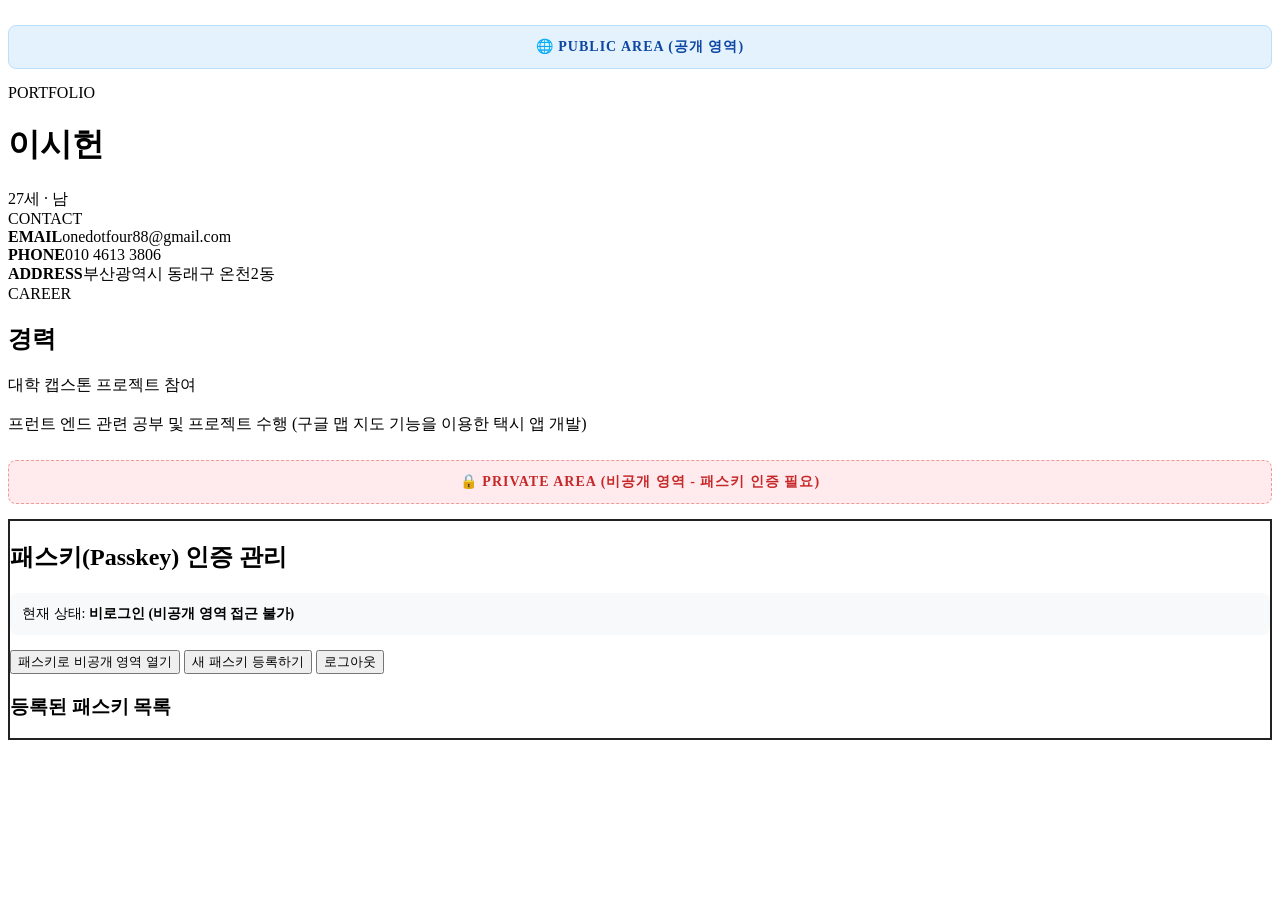
==== index.html @ e984062b "Fix file structure for Vercel deployment" ====
<!DOCTYPE html>
<html lang="ko">
<head>
    <meta charset="UTF-8">
    <meta name="viewport" content="width=device-width, initial-scale=1.0">
    <title>이시헌 - Portfolio</title>
    <link rel="stylesheet" href="style.css">
</head>
<body>
<div class="portfolio-page">
    <main class="portfolio-container">

        <!-- ===== 공개 영역 (PUBLIC SECTION) ===== -->
        <div class="boundary-label public-boundary">🌐 PUBLIC AREA (공개 영역)</div>
        
        <header class="portfolio-hero">
            <div class="hero-label">PORTFOLIO</div>
            <h1 class="profile-name">이시헌</h1>
            <div class="basic-info"><span>27세</span> · <span>남</span></div>
        </header>

        <section class="portfolio-section">
            <div class="section-label">CONTACT</div>
            <div class="contact-list">
                <div class="contact-item"><strong>EMAIL</strong><span>onedotfour88@gmail.com</span></div>
                <div class="contact-item"><strong>PHONE</strong><span>010 4613 3806</span></div>
                <div class="contact-item"><strong>ADDRESS</strong><span>부산광역시 동래구 온천2동</span></div>
            </div>
        </section>

        <section class="portfolio-section">
            <div class="section-label">CAREER</div>
            <h2>경력</h2>
            <div class="section-content">
                대학 캡스톤 프로젝트 참여 <br><br>프런트 엔드 관련 공부 및 프로젝트 수행 (구글 맵 지도 기능을 이용한 택시 앱 개발)
            </div>
        </section>

        <!-- ===== 비공개 영역 경계선 (PRIVATE BOUNDARY) ===== -->
        <div class="boundary-label private-boundary">🔒 PRIVATE AREA (비공개 영역 - 패스키 인증 필요)</div>

        <!-- 패스키 로그인 컨트롤러 -->
        <section class="portfolio-section passkey-auth-card">
            <h2>패스키(Passkey) 인증 관리</h2>
            <div id="auth-status" class="auth-status-box">현재 상태: <strong>비로그인 (비공개 영역 접근 불가)</strong></div>
            <div class="action-buttons">
                <button type="button" class="save-button" onclick="loginWithPasskey()">패스키로 비공개 영역 열기</button>
                <button type="button" class="generate-button" onclick="registerPasskey()">새 패스키 등록하기</button>
                <button type="button" class="preview-button" onclick="logoutPasskey()">로그아웃</button>
            </div>
            
            <div id="passkey-list-container" style="margin-top:20px;">
                <h3>등록된 패스키 목록</h3>
                <ul id="passkey-list" class="passkey-list"></ul>
            </div>
        </section>

        <!-- 비공개 데이터 표시 구역 (패스키 인증 시에만 렌더링) -->
        <section id="private-section" class="portfolio-section private-content-box" style="display:none;">
            <div class="section-label">PRIVATE DATA</div>
            <h2>비공개 세부 항목</h2>
            <div id="private-items-container"></div>
        </section>

    </main>
</div>
<script src="script.js"></script>
</body>
</html>
---- style.css ----
/* 공개 및 비공개 영역 경계선 시각화 */
.boundary-label {
    padding: 12px 20px;
    font-weight: bold;
    font-size: 14px;
    border-radius: 8px;
    margin: 25px 0 15px 0;
    text-align: center;
    letter-spacing: 1px;
}

.public-boundary {
    background-color: #e3f2fd;
    color: #0d47a1;
    border: 1px solid #bbdefb;
}

.private-boundary {
    background-color: #ffebee;
    color: #c62828;
    border: 1px dashed #ef9a9a;
}

.passkey-auth-card {
    border: 2px solid #222;
}

.auth-status-box {
    padding: 12px;
    background: #f8f9fa;
    border-radius: 8px;
    margin-bottom: 15px;
    font-size: 14px;
}

.passkey-list {
    list-style: none;
    padding: 0;
}

.passkey-list li {
    display: flex;
    justify-content: space-between;
    align-items: center;
    padding: 10px;
    border-bottom: 1px solid #eee;
}

.private-content-box {
    background-color: #fffde7;
    border: 1px solid #fff59d;
}
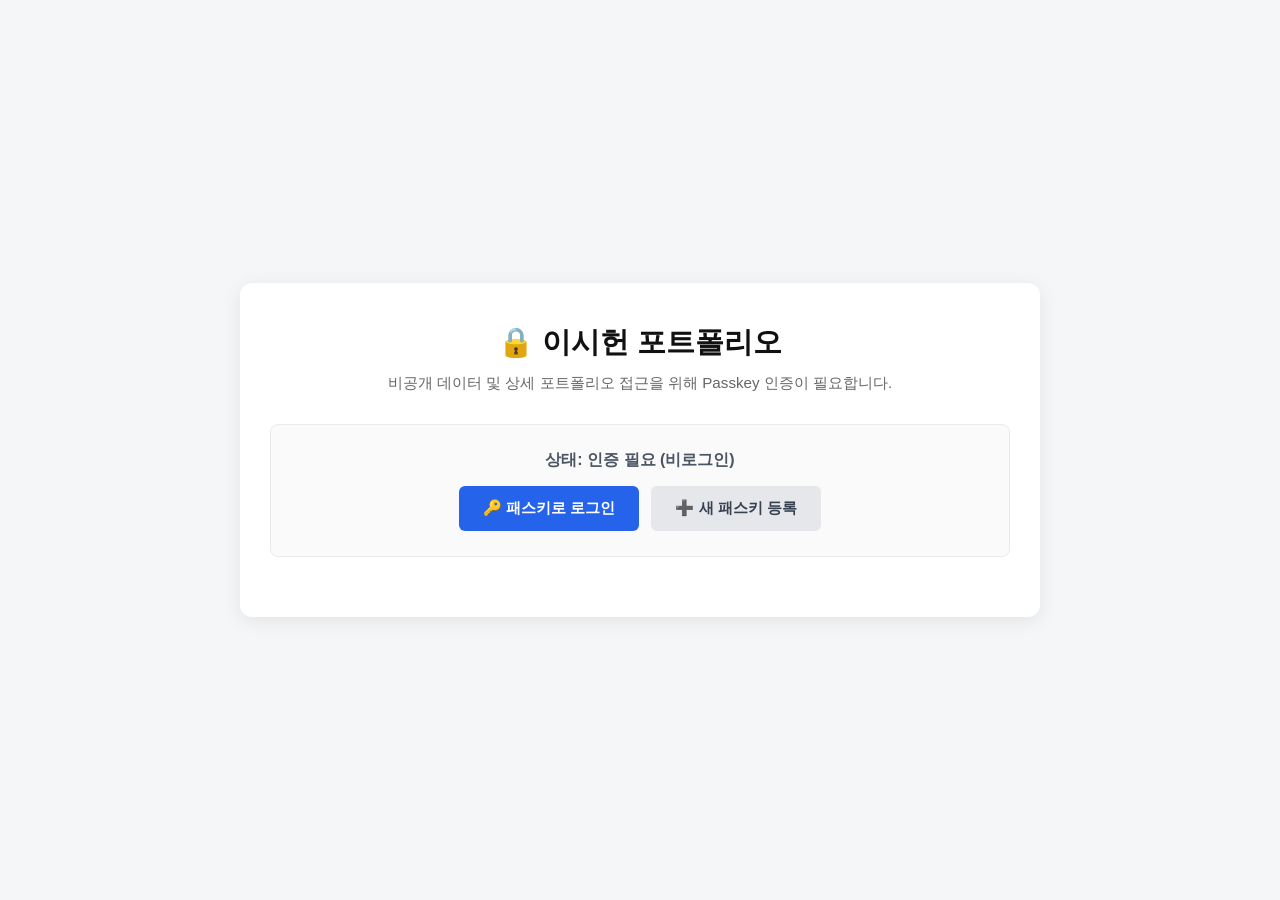
==== commit 9e545708: "Refactor UI: Clean Login Gate and Portfolio separation" ====
--- a/index.html
+++ b/index.html
@@ -3,67 +3,82 @@
 <head>
     <meta charset="UTF-8">
     <meta name="viewport" content="width=device-width, initial-scale=1.0">
-    <title>이시헌 - Portfolio</title>
-    <link rel="stylesheet" href="style.css">
+    <title>이시헌 | Passkey Auth Portfolio</title>
+    <style>
+        * { box-sizing: border-box; margin: 0; padding: 0; font-family: -apple-system, BlinkMacSystemFont, "Segoe UI", Roboto, sans-serif; }
+        body { background-color: #f4f6f8; color: #333; display: flex; justify-content: center; align-items: center; min-height: 100vh; padding: 20px; }
+        .container { width: 100%; max-width: 800px; background: #ffffff; border-radius: 12px; box-shadow: 0 4px 20px rgba(0, 0, 0, 0.08); overflow: hidden; }
+        
+        /* 로그인 게이트 화면 */
+        #login-gate { padding: 40px 30px; text-align: center; }
+        #login-gate h1 { font-size: 1.8rem; color: #111; margin-bottom: 10px; }
+        #login-gate p { color: #666; margin-bottom: 30px; font-size: 0.95rem; }
+        .auth-card { background: #fafafa; border: 1px solid #eaeaea; border-radius: 8px; padding: 25px; margin-bottom: 20px; }
+        
+        /* 버튼 스타일 */
+        .btn-group { display: flex; gap: 12px; justify-content: center; flex-wrap: wrap; margin-top: 15px; }
+        button { padding: 12px 24px; font-size: 0.95rem; font-weight: 600; border-radius: 6px; border: none; cursor: pointer; transition: all 0.2s; }
+        .btn-primary { background: #2563eb; color: #fff; }
+        .btn-primary:hover { background: #1d4ed8; }
+        .btn-secondary { background: #e5e7eb; color: #374151; }
+        .btn-secondary:hover { background: #d1d5db; }
+        .btn-danger { background: #ef4444; color: #fff; }
+        .btn-danger:hover { background: #dc2626; }
+        
+        /* 포트폴리오 본문 화면 */
+        #portfolio-content { padding: 40px; display: none; }
+        .header-bar { display: flex; justify-content: space-between; align-items: center; border-bottom: 2px solid #f3f4f6; padding-bottom: 15px; margin-bottom: 25px; }
+        .section-title { font-size: 1.3rem; color: #111; margin-top: 25px; margin-bottom: 12px; border-left: 4px solid #2563eb; padding-left: 10px; }
+        .info-grid { display: grid; grid-template-columns: repeat(auto-fit, minmax(200px, 1fr)); gap: 15px; background: #f8fafc; padding: 20px; border-radius: 8px; margin-bottom: 20px; }
+        .private-box { background: #fef2f2; border: 1px solid #fecaca; border-radius: 8px; padding: 20px; margin-top: 20px; }
+        .private-box h3 { color: #991b1b; margin-bottom: 10px; }
+        .hidden { display: none !important; }
+    </style>
 </head>
 <body>
-<div class="portfolio-page">
-    <main class="portfolio-container">
 
-        <!-- ===== 공개 영역 (PUBLIC SECTION) ===== -->
-        <div class="boundary-label public-boundary">🌐 PUBLIC AREA (공개 영역)</div>
+<div class="container">
+    <!-- 1. 진입 메인: 패스키 인증 게이트 -->
+    <div id="login-gate">
+        <h1>🔒 이시헌 포트폴리오</h1>
+        <p>비공개 데이터 및 상세 포트폴리오 접근을 위해 Passkey 인증이 필요합니다.</p>
         
-        <header class="portfolio-hero">
-            <div class="hero-label">PORTFOLIO</div>
-            <h1 class="profile-name">이시헌</h1>
-            <div class="basic-info"><span>27세</span> · <span>남</span></div>
-        </header>
+        <div class="auth-card">
+            <div id="auth-status" style="font-weight: 600; color: #4b5563; margin-bottom: 10px;">상태: 인증 필요 (비로그인)</div>
+            <div class="btn-group">
+                <button class="btn-primary" onclick="authenticatePasskey()">🔑 패스키로 로그인</button>
+                <button class="btn-secondary" onclick="registerPasskey()">➕ 새 패스키 등록</button>
+            </div>
+        </div>
+    </div>
 
-        <section class="portfolio-section">
-            <div class="section-label">CONTACT</div>
-            <div class="contact-list">
-                <div class="contact-item"><strong>EMAIL</strong><span>onedotfour88@gmail.com</span></div>
-                <div class="contact-item"><strong>PHONE</strong><span>010 4613 3806</span></div>
-                <div class="contact-item"><strong>ADDRESS</strong><span>부산광역시 동래구 온천2동</span></div>
-            </div>
-        </section>
+    <!-- 2. 인증 성공 후 노출되는 포트폴리오 본문 -->
+    <div id="portfolio-content">
+        <div class="header-bar">
+            <h2>DEVELOPER PORTFOLIO</h2>
+            <button class="btn-danger" onclick="handleLogout()">로그아웃</button>
+        </div>
 
-        <section class="portfolio-section">
-            <div class="section-label">CAREER</div>
-            <h2>경력</h2>
-            <div class="section-content">
-                대학 캡스톤 프로젝트 참여 <br><br>프런트 엔드 관련 공부 및 프로젝트 수행 (구글 맵 지도 기능을 이용한 택시 앱 개발)
-            </div>
-        </section>
+        <div class="info-grid">
+            <div><strong>이름:</strong> 이시헌</div>
+            <div><strong>나이/성별:</strong> 27세 / 남</div>
+            <div><strong>이메일:</strong> onedotfour88@gmail.com</div>
+            <div><strong>연락처:</strong> 010-4611-3907</div>
+        </div>
 
-        <!-- ===== 비공개 영역 경계선 (PRIVATE BOUNDARY) ===== -->
-        <div class="boundary-label private-boundary">🔒 PRIVATE AREA (비공개 영역 - 패스키 인증 필요)</div>
+        <div class="section-title">경력 및 프로젝트</div>
+        <ul style="padding-left: 20px; color: #4b5563; line-height: 1.8;">
+            <li>대학 캡스톤 프로젝트 참여</li>
+            <li>프론트엔드 관련 공부 및 프로젝트 수행 (구글 맵 지도 기능을 이용한 택시 앱 개발)</li>
+        </ul>
 
-        <!-- 패스키 로그인 컨트롤러 -->
-        <section class="portfolio-section passkey-auth-card">
-            <h2>패스키(Passkey) 인증 관리</h2>
-            <div id="auth-status" class="auth-status-box">현재 상태: <strong>비로그인 (비공개 영역 접근 불가)</strong></div>
-            <div class="action-buttons">
-                <button type="button" class="save-button" onclick="loginWithPasskey()">패스키로 비공개 영역 열기</button>
-                <button type="button" class="generate-button" onclick="registerPasskey()">새 패스키 등록하기</button>
-                <button type="button" class="preview-button" onclick="logoutPasskey()">로그아웃</button>
-            </div>
-            
-            <div id="passkey-list-container" style="margin-top:20px;">
-                <h3>등록된 패스키 목록</h3>
-                <ul id="passkey-list" class="passkey-list"></ul>
-            </div>
-        </section>
+        <div class="private-box">
+            <h3>🔐 PRIVATE DATA (인증된 사용자 전용)</h3>
+            <div id="private-items-list">데이터를 불러오는 중...</div>
+        </div>
+    </div>
+</div>
 
-        <!-- 비공개 데이터 표시 구역 (패스키 인증 시에만 렌더링) -->
-        <section id="private-section" class="portfolio-section private-content-box" style="display:none;">
-            <div class="section-label">PRIVATE DATA</div>
-            <h2>비공개 세부 항목</h2>
-            <div id="private-items-container"></div>
-        </section>
-
-    </main>
-</div>
-<script src="script.js"></script>
+<script src="./script.js"></script>
 </body>
 </html>
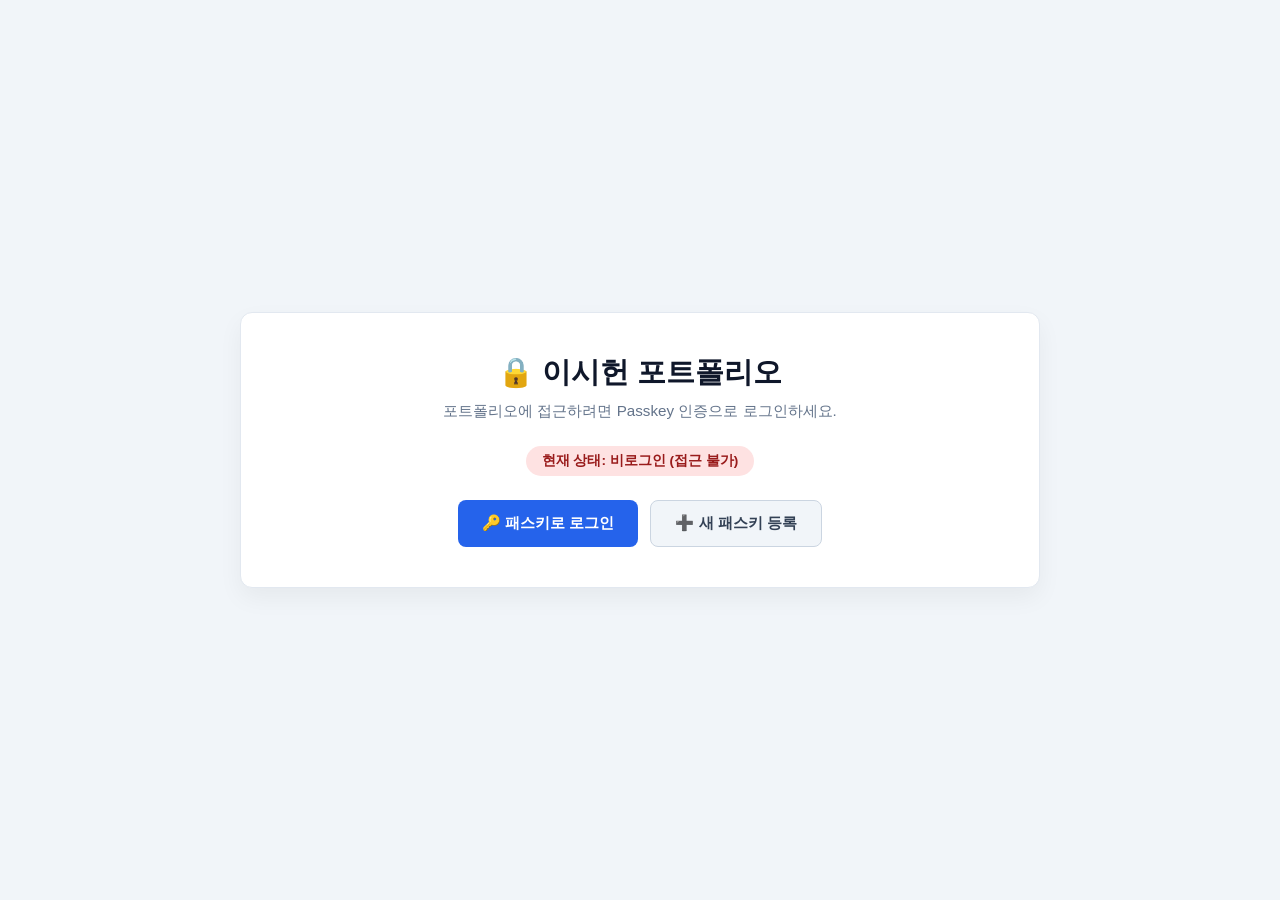
==== commit 7450ff24: "Fix UI: Show login gate first before showing portfolio" ====
--- a/index.html
+++ b/index.html
@@ -3,78 +3,80 @@
 <head>
     <meta charset="UTF-8">
     <meta name="viewport" content="width=device-width, initial-scale=1.0">
-    <title>이시헌 | Passkey Auth Portfolio</title>
+    <title>이시헌 | Passkey Portfolio</title>
     <style>
         * { box-sizing: border-box; margin: 0; padding: 0; font-family: -apple-system, BlinkMacSystemFont, "Segoe UI", Roboto, sans-serif; }
-        body { background-color: #f4f6f8; color: #333; display: flex; justify-content: center; align-items: center; min-height: 100vh; padding: 20px; }
-        .container { width: 100%; max-width: 800px; background: #ffffff; border-radius: 12px; box-shadow: 0 4px 20px rgba(0, 0, 0, 0.08); overflow: hidden; }
+        body { background-color: #f1f5f9; color: #1e293b; min-height: 100vh; display: flex; justify-content: center; align-items: center; padding: 20px; }
+        .wrapper { width: 100%; max-width: 800px; }
+
+        /* [1] 로그인 게이트 (초기 진입 시 이것만 보임) */
+        #login-gate { background: #ffffff; padding: 40px; border-radius: 12px; box-shadow: 0 10px 25px rgba(0, 0, 0, 0.05); text-align: center; border: 1px solid #e2e8f0; }
+        #login-gate h1 { font-size: 1.8rem; color: #0f172a; margin-bottom: 8px; }
+        #login-gate p { color: #64748b; font-size: 0.95rem; margin-bottom: 24px; }
         
-        /* 로그인 게이트 화면 */
-        #login-gate { padding: 40px 30px; text-align: center; }
-        #login-gate h1 { font-size: 1.8rem; color: #111; margin-bottom: 10px; }
-        #login-gate p { color: #666; margin-bottom: 30px; font-size: 0.95rem; }
-        .auth-card { background: #fafafa; border: 1px solid #eaeaea; border-radius: 8px; padding: 25px; margin-bottom: 20px; }
+        .status-badge { display: inline-block; background: #fee2e2; color: #991b1b; padding: 6px 16px; border-radius: 20px; font-weight: 600; font-size: 0.85rem; margin-bottom: 24px; }
         
-        /* 버튼 스타일 */
-        .btn-group { display: flex; gap: 12px; justify-content: center; flex-wrap: wrap; margin-top: 15px; }
-        button { padding: 12px 24px; font-size: 0.95rem; font-weight: 600; border-radius: 6px; border: none; cursor: pointer; transition: all 0.2s; }
-        .btn-primary { background: #2563eb; color: #fff; }
+        .btn-group { display: flex; gap: 12px; justify-content: center; }
+        button { padding: 12px 24px; font-size: 0.95rem; font-weight: 600; border-radius: 8px; border: none; cursor: pointer; transition: all 0.2s; }
+        .btn-primary { background: #2563eb; color: #ffffff; }
         .btn-primary:hover { background: #1d4ed8; }
-        .btn-secondary { background: #e5e7eb; color: #374151; }
-        .btn-secondary:hover { background: #d1d5db; }
-        .btn-danger { background: #ef4444; color: #fff; }
-        .btn-danger:hover { background: #dc2626; }
-        
-        /* 포트폴리오 본문 화면 */
-        #portfolio-content { padding: 40px; display: none; }
-        .header-bar { display: flex; justify-content: space-between; align-items: center; border-bottom: 2px solid #f3f4f6; padding-bottom: 15px; margin-bottom: 25px; }
-        .section-title { font-size: 1.3rem; color: #111; margin-top: 25px; margin-bottom: 12px; border-left: 4px solid #2563eb; padding-left: 10px; }
-        .info-grid { display: grid; grid-template-columns: repeat(auto-fit, minmax(200px, 1fr)); gap: 15px; background: #f8fafc; padding: 20px; border-radius: 8px; margin-bottom: 20px; }
-        .private-box { background: #fef2f2; border: 1px solid #fecaca; border-radius: 8px; padding: 20px; margin-top: 20px; }
-        .private-box h3 { color: #991b1b; margin-bottom: 10px; }
-        .hidden { display: none !important; }
+        .btn-secondary { background: #f1f5f9; color: #334155; border: 1px solid #cbd5e1; }
+        .btn-secondary:hover { background: #e2e8f0; }
+        .btn-logout { background: #ef4444; color: #ffffff; }
+        .btn-logout:hover { background: #dc2626; }
+
+        /* [2] 포트폴리오 본문 (초기에는 숨김) */
+        #portfolio-content { display: none; background: #ffffff; padding: 40px; border-radius: 12px; box-shadow: 0 10px 25px rgba(0, 0, 0, 0.05); border: 1px solid #e2e8f0; }
+        .top-bar { display: flex; justify-content: space-between; align-items: center; border-bottom: 2px solid #f1f5f9; padding-bottom: 16px; margin-bottom: 24px; }
+        .section-box { background: #f8fafc; border: 1px solid #e2e8f0; padding: 20px; border-radius: 8px; margin-bottom: 20px; }
+        .section-title { font-size: 1.1rem; font-weight: 700; color: #0f172a; margin-bottom: 12px; border-left: 4px solid #2563eb; padding-left: 10px; }
+        .private-box { background: #f0fdf4; border: 1px solid #bbf7d0; padding: 20px; border-radius: 8px; }
+        .private-title { color: #166534; font-weight: 700; margin-bottom: 8px; }
     </style>
 </head>
 <body>
 
-<div class="container">
-    <!-- 1. 진입 메인: 패스키 인증 게이트 -->
+<div class="wrapper">
+    <!-- [1] 첫 진입 화면: 패스키 로그인 전용 Gate -->
     <div id="login-gate">
         <h1>🔒 이시헌 포트폴리오</h1>
-        <p>비공개 데이터 및 상세 포트폴리오 접근을 위해 Passkey 인증이 필요합니다.</p>
+        <p>포트폴리오에 접근하려면 Passkey 인증으로 로그인하세요.</p>
         
-        <div class="auth-card">
-            <div id="auth-status" style="font-weight: 600; color: #4b5563; margin-bottom: 10px;">상태: 인증 필요 (비로그인)</div>
-            <div class="btn-group">
-                <button class="btn-primary" onclick="authenticatePasskey()">🔑 패스키로 로그인</button>
-                <button class="btn-secondary" onclick="registerPasskey()">➕ 새 패스키 등록</button>
-            </div>
+        <div id="auth-status" class="status-badge">현재 상태: 비로그인 (접근 불가)</div>
+        
+        <div class="btn-group">
+            <button class="btn-primary" onclick="authenticatePasskey()">🔑 패스키로 로그인</button>
+            <button class="btn-secondary" onclick="registerPasskey()">➕ 새 패스키 등록</button>
         </div>
     </div>
 
-    <!-- 2. 인증 성공 후 노출되는 포트폴리오 본문 -->
+    <!-- [2] 로그인 성공 시에만 열리는 포트폴리오 메인 화면 -->
     <div id="portfolio-content">
-        <div class="header-bar">
+        <div class="top-bar">
             <h2>DEVELOPER PORTFOLIO</h2>
-            <button class="btn-danger" onclick="handleLogout()">로그아웃</button>
+            <button class="btn-logout" onclick="handleLogout()">로그아웃</button>
         </div>
 
-        <div class="info-grid">
-            <div><strong>이름:</strong> 이시헌</div>
-            <div><strong>나이/성별:</strong> 27세 / 남</div>
-            <div><strong>이메일:</strong> onedotfour88@gmail.com</div>
-            <div><strong>연락처:</strong> 010-4611-3907</div>
+        <div class="section-title">인적 사항</div>
+        <div class="section-box">
+            <p style="margin-bottom:6px;"><strong>이름:</strong> 이시헌 (27세 / 남)</p>
+            <p style="margin-bottom:6px;"><strong>이메일:</strong> onedotfour88@gmail.com</p>
+            <p style="margin-bottom:6px;"><strong>연락처:</strong> 010-4611-3907</p>
+            <p><strong>주소:</strong> 부산광역시 동래구 온천2동</p>
         </div>
 
         <div class="section-title">경력 및 프로젝트</div>
-        <ul style="padding-left: 20px; color: #4b5563; line-height: 1.8;">
-            <li>대학 캡스톤 프로젝트 참여</li>
-            <li>프론트엔드 관련 공부 및 프로젝트 수행 (구글 맵 지도 기능을 이용한 택시 앱 개발)</li>
-        </ul>
+        <div class="section-box">
+            <ul style="padding-left: 20px; line-height: 1.8;">
+                <li>대학 캡스톤 프로젝트 참여</li>
+                <li>프론트 엔드 관련 공부 및 프로젝트 수행 (구글 맵 지도 기능을 이용한 택시 앱 개발)</li>
+            </ul>
+        </div>
 
+        <div class="section-title">비공개 데이터 (인증 성공)</div>
         <div class="private-box">
-            <h3>🔐 PRIVATE DATA (인증된 사용자 전용)</h3>
-            <div id="private-items-list">데이터를 불러오는 중...</div>
+            <div class="private-title">🔐 PRIVATE DATA</div>
+            <div id="private-items-list">데이터 로딩 중...</div>
         </div>
     </div>
 </div>
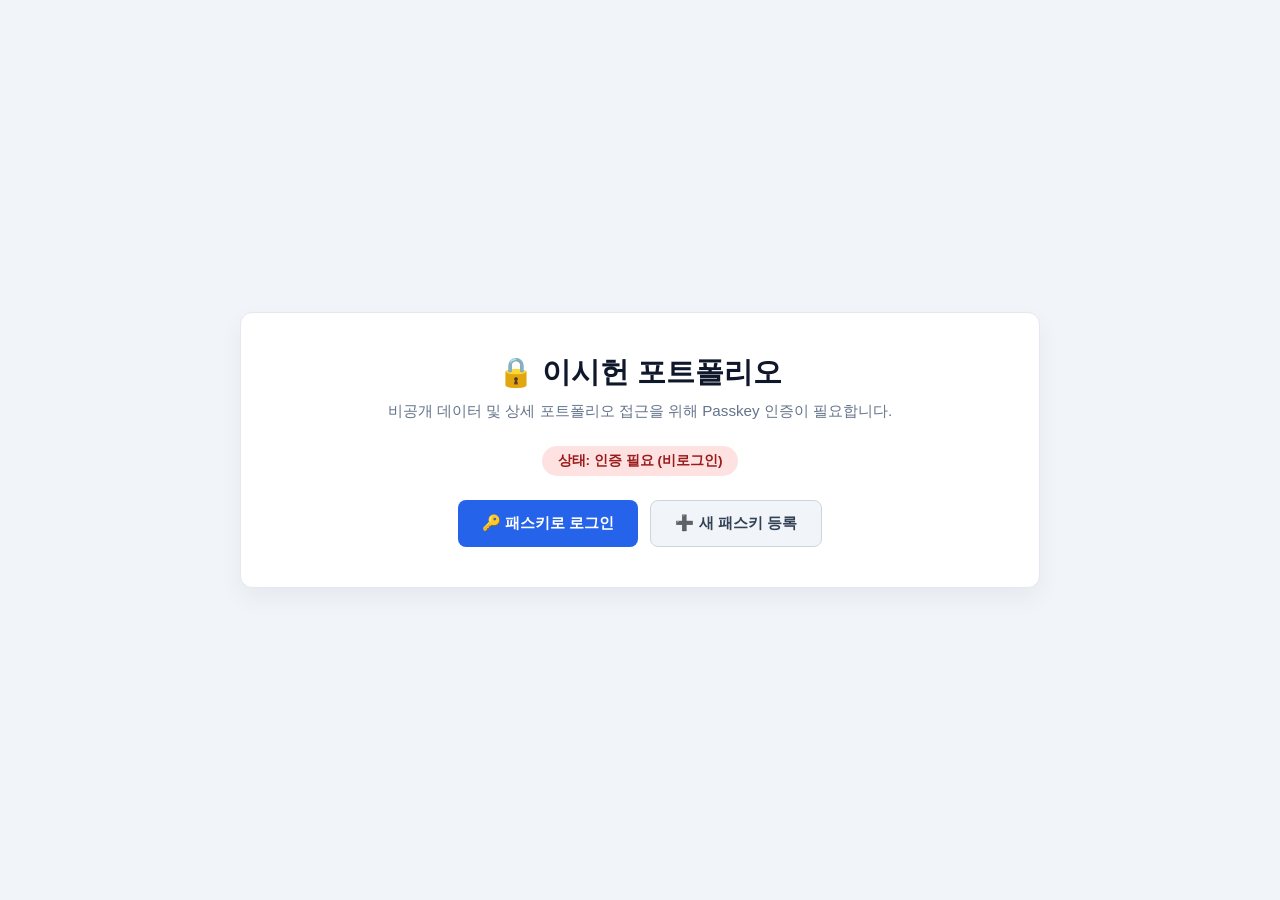
==== commit 1f1aa08f: "Inline JS script inside index.html to fix button click issue" ====
--- a/index.html
+++ b/index.html
@@ -9,7 +9,7 @@
         body { background-color: #f1f5f9; color: #1e293b; min-height: 100vh; display: flex; justify-content: center; align-items: center; padding: 20px; }
         .wrapper { width: 100%; max-width: 800px; }
 
-        /* [1] 로그인 게이트 (초기 진입 시 이것만 보임) */
+        /* [1] 로그인 게이트 (초기 진입 화면) */
         #login-gate { background: #ffffff; padding: 40px; border-radius: 12px; box-shadow: 0 10px 25px rgba(0, 0, 0, 0.05); text-align: center; border: 1px solid #e2e8f0; }
         #login-gate h1 { font-size: 1.8rem; color: #0f172a; margin-bottom: 8px; }
         #login-gate p { color: #64748b; font-size: 0.95rem; margin-bottom: 24px; }
@@ -25,7 +25,7 @@
         .btn-logout { background: #ef4444; color: #ffffff; }
         .btn-logout:hover { background: #dc2626; }
 
-        /* [2] 포트폴리오 본문 (초기에는 숨김) */
+        /* [2] 포트폴리오 본문 (로그인 후 노출) */
         #portfolio-content { display: none; background: #ffffff; padding: 40px; border-radius: 12px; box-shadow: 0 10px 25px rgba(0, 0, 0, 0.05); border: 1px solid #e2e8f0; }
         .top-bar { display: flex; justify-content: space-between; align-items: center; border-bottom: 2px solid #f1f5f9; padding-bottom: 16px; margin-bottom: 24px; }
         .section-box { background: #f8fafc; border: 1px solid #e2e8f0; padding: 20px; border-radius: 8px; margin-bottom: 20px; }
@@ -37,12 +37,12 @@
 <body>
 
 <div class="wrapper">
-    <!-- [1] 첫 진입 화면: 패스키 로그인 전용 Gate -->
+    <!-- 로그인 게이트 -->
     <div id="login-gate">
         <h1>🔒 이시헌 포트폴리오</h1>
-        <p>포트폴리오에 접근하려면 Passkey 인증으로 로그인하세요.</p>
-        
-        <div id="auth-status" class="status-badge">현재 상태: 비로그인 (접근 불가)</div>
+        <p>비공개 데이터 및 상세 포트폴리오 접근을 위해 Passkey 인증이 필요합니다.</p>
+        
+        <div id="auth-status" class="status-badge">상태: 인증 필요 (비로그인)</div>
         
         <div class="btn-group">
             <button class="btn-primary" onclick="authenticatePasskey()">🔑 패스키로 로그인</button>
@@ -50,7 +50,7 @@
         </div>
     </div>
 
-    <!-- [2] 로그인 성공 시에만 열리는 포트폴리오 메인 화면 -->
+    <!-- 포트폴리오 본문 -->
     <div id="portfolio-content">
         <div class="top-bar">
             <h2>DEVELOPER PORTFOLIO</h2>
@@ -81,6 +81,124 @@
     </div>
 </div>
 
-<script src="./script.js"></script>
+<script>
+    // Base64URL 변환 유틸리티
+    function bufferDecode(value) {
+        return Uint8Array.from(atob(value.replace(/-/g, '+').replace(/_/g, '/')), c => c.charCodeAt(0));
+    }
+
+    function bufferEncode(value) {
+        return btoa(String.fromCharCode(...new Uint8Array(value)))
+            .replace(/\+/g, "-").replace(/\//g, "_").replace(/=/g, "");
+    }
+
+    // 패스키 로그인
+    async function authenticatePasskey() {
+        try {
+            const beginRes = await fetch('/api/authenticate/begin', { method: 'POST' });
+            if (!beginRes.ok) {
+                const errData = await beginRes.json();
+                alert('로그인 시작 오류: ' + (errData.error || '등록된 패스키가 없습니다. 먼저 등록해주세요.'));
+                return;
+            }
+            
+            const options = await beginRes.json();
+            options.challenge = bufferDecode(options.challenge);
+            if (options.allowCredentials) {
+                options.allowCredentials.forEach(c => c.id = bufferDecode(c.id));
+            }
+
+            const cred = await navigator.credentials.get({ publicKey: options });
+            const authData = {
+                id: cred.id,
+                rawId: bufferEncode(cred.rawId),
+                type: cred.type,
+                response: {
+                    authenticatorData: bufferEncode(cred.response.authenticatorData),
+                    clientDataJSON: bufferEncode(cred.response.clientDataJSON),
+                    signature: bufferEncode(cred.response.signature),
+                    userHandle: cred.response.userHandle ? bufferEncode(cred.response.userHandle) : null
+                }
+            };
+
+            const completeRes = await fetch('/api/authenticate/complete', {
+                method: 'POST',
+                headers: { 'Content-Type': 'application/json' },
+                body: JSON.stringify(authData)
+            });
+
+            const result = await completeRes.json();
+            if (result.status === 'OK') {
+                loadPortfolio();
+            } else {
+                alert('인증 실패: ' + result.error);
+            }
+        } catch (err) {
+            alert('패스키 로그인 진행 중 오류 발생: ' + err.message);
+        }
+    }
+
+    // 패스키 등록
+    async function registerPasskey() {
+        try {
+            const beginRes = await fetch('/api/register/begin', { method: 'POST' });
+            if (!beginRes.ok) {
+                alert('등록 초기화 실패');
+                return;
+            }
+
+            const options = await beginRes.json();
+            options.challenge = bufferDecode(options.challenge);
+            options.user.id = bufferDecode(options.user.id);
+
+            const cred = await navigator.credentials.create({ publicKey: options });
+            const regData = {
+                id: cred.id,
+                rawId: bufferEncode(cred.rawId),
+                type: cred.type,
+                response: {
+                    attestationObject: bufferEncode(cred.response.attestationObject),
+                    clientDataJSON: bufferEncode(cred.response.clientDataJSON)
+                }
+            };
+
+            const completeRes = await fetch('/api/register/complete', {
+                method: 'POST',
+                headers: { 'Content-Type': 'application/json' },
+                body: JSON.stringify(regData)
+            });
+
+            const result = await completeRes.json();
+            if (result.status === 'OK') {
+                alert('패스키 등록에 성공했습니다! 포트폴리오로 진입합니다.');
+                loadPortfolio();
+            } else {
+                alert('등록 완료 실패: ' + result.error);
+            }
+        } catch (err) {
+            alert('패스키 등록 진행 중 오류 발생: ' + err.message);
+        }
+    }
+
+    // 포트폴리오 화면 전환 및 데이터 응답
+    async function loadPortfolio() {
+        document.getElementById('login-gate').style.display = 'none';
+        document.getElementById('portfolio-content').style.display = 'block';
+
+        const res = await fetch('/api/private-data');
+        if (res.ok) {
+            const data = await res.json();
+            const listHtml = data.items.map(item => `<div style="margin-bottom:8px;"><strong>${item.title}:</strong> ${item.content}</div>`).join('');
+            document.getElementById('private-items-list').innerHTML = listHtml;
+        }
+    }
+
+    // 로그아웃
+    async function handleLogout() {
+        await fetch('/api/logout', { method: 'POST' });
+        document.getElementById('portfolio-content').style.display = 'none';
+        document.getElementById('login-gate').style.display = 'block';
+    }
+</script>
 </body>
 </html>
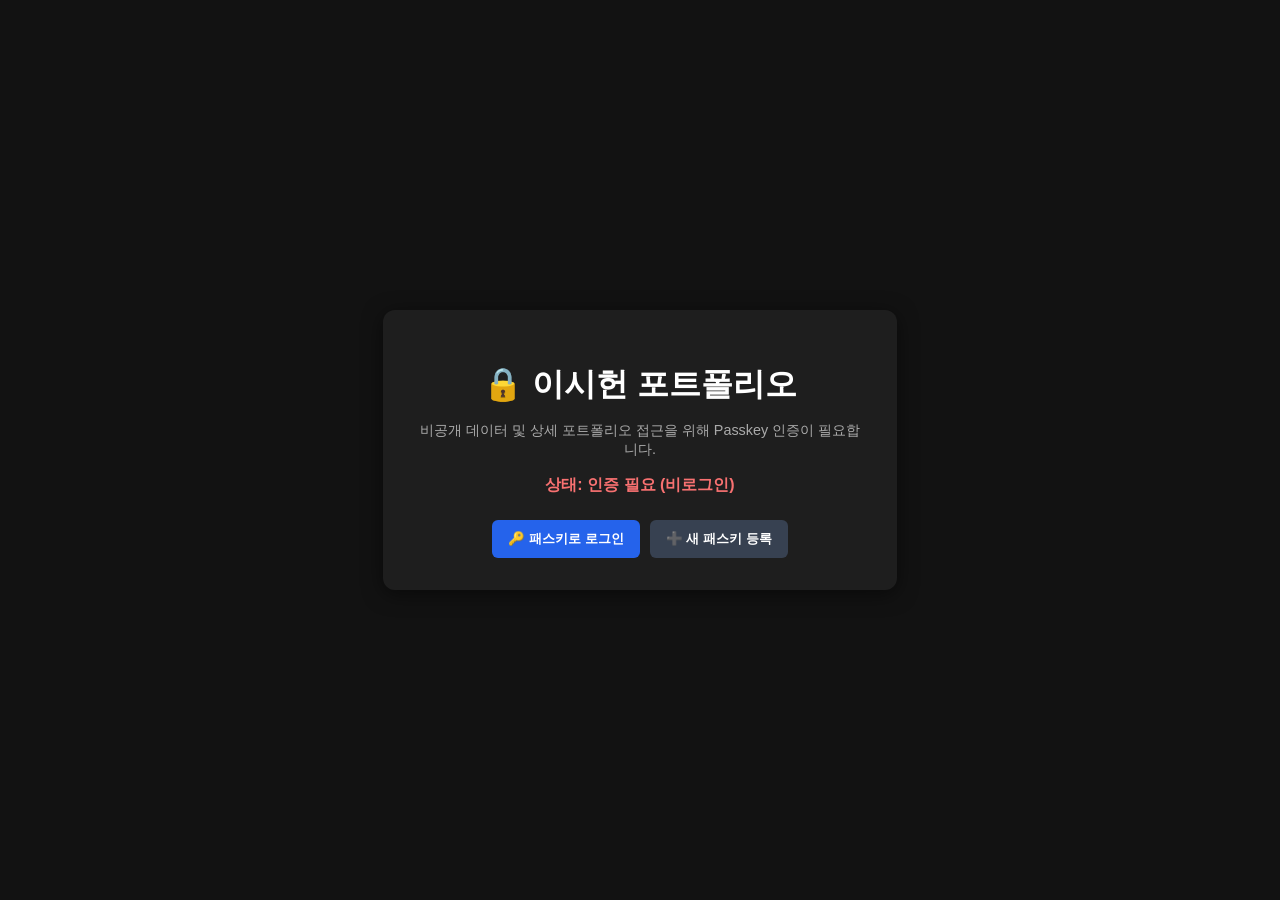
==== commit e75f84af: "Update full code for app.py and index.html" ====
--- a/index.html
+++ b/index.html
@@ -3,86 +3,40 @@
 <head>
     <meta charset="UTF-8">
     <meta name="viewport" content="width=device-width, initial-scale=1.0">
-    <title>이시헌 | Passkey Portfolio</title>
+    <title>이시헌 포트폴리오</title>
     <style>
-        * { box-sizing: border-box; margin: 0; padding: 0; font-family: -apple-system, BlinkMacSystemFont, "Segoe UI", Roboto, sans-serif; }
-        body { background-color: #f1f5f9; color: #1e293b; min-height: 100vh; display: flex; justify-content: center; align-items: center; padding: 20px; }
-        .wrapper { width: 100%; max-width: 800px; }
-
-        /* [1] 로그인 게이트 (초기 진입 화면) */
-        #login-gate { background: #ffffff; padding: 40px; border-radius: 12px; box-shadow: 0 10px 25px rgba(0, 0, 0, 0.05); text-align: center; border: 1px solid #e2e8f0; }
-        #login-gate h1 { font-size: 1.8rem; color: #0f172a; margin-bottom: 8px; }
-        #login-gate p { color: #64748b; font-size: 0.95rem; margin-bottom: 24px; }
-        
-        .status-badge { display: inline-block; background: #fee2e2; color: #991b1b; padding: 6px 16px; border-radius: 20px; font-weight: 600; font-size: 0.85rem; margin-bottom: 24px; }
-        
-        .btn-group { display: flex; gap: 12px; justify-content: center; }
-        button { padding: 12px 24px; font-size: 0.95rem; font-weight: 600; border-radius: 8px; border: none; cursor: pointer; transition: all 0.2s; }
-        .btn-primary { background: #2563eb; color: #ffffff; }
-        .btn-primary:hover { background: #1d4ed8; }
-        .btn-secondary { background: #f1f5f9; color: #334155; border: 1px solid #cbd5e1; }
-        .btn-secondary:hover { background: #e2e8f0; }
-        .btn-logout { background: #ef4444; color: #ffffff; }
-        .btn-logout:hover { background: #dc2626; }
-
-        /* [2] 포트폴리오 본문 (로그인 후 노출) */
-        #portfolio-content { display: none; background: #ffffff; padding: 40px; border-radius: 12px; box-shadow: 0 10px 25px rgba(0, 0, 0, 0.05); border: 1px solid #e2e8f0; }
-        .top-bar { display: flex; justify-content: space-between; align-items: center; border-bottom: 2px solid #f1f5f9; padding-bottom: 16px; margin-bottom: 24px; }
-        .section-box { background: #f8fafc; border: 1px solid #e2e8f0; padding: 20px; border-radius: 8px; margin-bottom: 20px; }
-        .section-title { font-size: 1.1rem; font-weight: 700; color: #0f172a; margin-bottom: 12px; border-left: 4px solid #2563eb; padding-left: 10px; }
-        .private-box { background: #f0fdf4; border: 1px solid #bbf7d0; padding: 20px; border-radius: 8px; }
-        .private-title { color: #166534; font-weight: 700; margin-bottom: 8px; }
+        body { font-family: sans-serif; background: #121212; color: #fff; display: flex; justify-content: center; align-items: center; min-height: 100vh; margin: 0; }
+        .card { background: #1e1e1e; padding: 2rem; border-radius: 12px; width: 100%; max-width: 450px; text-align: center; box-shadow: 0 4px 20px rgba(0,0,0,0.5); }
+        h1 { margin-bottom: 0.5rem; }
+        p { color: #aaa; font-size: 0.9rem; }
+        .btn-group { display: flex; gap: 10px; justify-content: center; margin-top: 1.5rem; }
+        button { padding: 10px 16px; border: none; border-radius: 6px; font-weight: bold; cursor: pointer; transition: 0.2s; }
+        .btn-primary { background: #2563eb; color: white; }
+        .btn-secondary { background: #374151; color: white; }
+        .status { margin-top: 1rem; font-weight: bold; color: #f87171; }
+        .content-area { margin-top: 1.5rem; text-align: left; background: #2a2a2a; padding: 1rem; border-radius: 8px; display: none; }
+        .item { margin-bottom: 1rem; border-bottom: 1px solid #3d3d3d; padding-bottom: 0.5rem; }
+        .item:last-child { border-bottom: none; }
+        .item-title { font-weight: bold; color: #60a5fa; }
     </style>
 </head>
 <body>
 
-<div class="wrapper">
-    <!-- 로그인 게이트 -->
-    <div id="login-gate">
-        <h1>🔒 이시헌 포트폴리오</h1>
-        <p>비공개 데이터 및 상세 포트폴리오 접근을 위해 Passkey 인증이 필요합니다.</p>
-        
-        <div id="auth-status" class="status-badge">상태: 인증 필요 (비로그인)</div>
-        
-        <div class="btn-group">
-            <button class="btn-primary" onclick="authenticatePasskey()">🔑 패스키로 로그인</button>
-            <button class="btn-secondary" onclick="registerPasskey()">➕ 새 패스키 등록</button>
-        </div>
+<div class="card">
+    <h1>🔒 이시헌 포트폴리오</h1>
+    <p>비공개 데이터 및 상세 포트폴리오 접근을 위해 Passkey 인증이 필요합니다.</p>
+    
+    <div id="status" class="status">상태: 인증 필요 (비로그인)</div>
+
+    <div class="btn-group">
+        <button class="btn-primary" onclick="loginPasskey()">🔑 패스키로 로그인</button>
+        <button class="btn-secondary" onclick="registerPasskey()">➕ 새 패스키 등록</button>
     </div>
 
-    <!-- 포트폴리오 본문 -->
-    <div id="portfolio-content">
-        <div class="top-bar">
-            <h2>DEVELOPER PORTFOLIO</h2>
-            <button class="btn-logout" onclick="handleLogout()">로그아웃</button>
-        </div>
-
-        <div class="section-title">인적 사항</div>
-        <div class="section-box">
-            <p style="margin-bottom:6px;"><strong>이름:</strong> 이시헌 (27세 / 남)</p>
-            <p style="margin-bottom:6px;"><strong>이메일:</strong> onedotfour88@gmail.com</p>
-            <p style="margin-bottom:6px;"><strong>연락처:</strong> 010-4611-3907</p>
-            <p><strong>주소:</strong> 부산광역시 동래구 온천2동</p>
-        </div>
-
-        <div class="section-title">경력 및 프로젝트</div>
-        <div class="section-box">
-            <ul style="padding-left: 20px; line-height: 1.8;">
-                <li>대학 캡스톤 프로젝트 참여</li>
-                <li>프론트 엔드 관련 공부 및 프로젝트 수행 (구글 맵 지도 기능을 이용한 택시 앱 개발)</li>
-            </ul>
-        </div>
-
-        <div class="section-title">비공개 데이터 (인증 성공)</div>
-        <div class="private-box">
-            <div class="private-title">🔐 PRIVATE DATA</div>
-            <div id="private-items-list">데이터 로딩 중...</div>
-        </div>
-    </div>
+    <div id="content" class="content-area"></div>
 </div>
 
 <script>
-    // Base64URL 변환 유틸리티
     function bufferDecode(value) {
         return Uint8Array.from(atob(value.replace(/-/g, '+').replace(/_/g, '/')), c => c.charCodeAt(0));
     }
@@ -92,21 +46,59 @@
             .replace(/\+/g, "-").replace(/\//g, "_").replace(/=/g, "");
     }
 
-    // 패스키 로그인
-    async function authenticatePasskey() {
+    async function registerPasskey() {
+        try {
+            const beginRes = await fetch('/api/register/begin', { method: 'POST' });
+            const options = await beginRes.json();
+            
+            if (!beginRes.ok) {
+                alert('등록 초기화 실패: ' + (options.error || JSON.stringify(options)));
+                return;
+            }
+
+            options.challenge = bufferDecode(options.challenge);
+            options.user.id = bufferDecode(options.user.id);
+
+            const cred = await navigator.credentials.create({ publicKey: options });
+            const regData = {
+                id: cred.id,
+                rawId: bufferEncode(cred.rawId),
+                type: cred.type,
+                response: {
+                    attestationObject: bufferEncode(cred.response.attestationObject),
+                    clientDataJSON: bufferEncode(cred.response.clientDataJSON)
+                }
+            };
+
+            const completeRes = await fetch('/api/register/complete', {
+                method: 'POST',
+                headers: { 'Content-Type': 'application/json' },
+                body: JSON.stringify(regData)
+            });
+
+            const result = await completeRes.json();
+            if (result.status === 'OK') {
+                alert('패스키 등록에 성공했습니다!');
+                loadPortfolio();
+            } else {
+                alert('등록 완료 실패: ' + result.error);
+            }
+        } catch (err) {
+            alert('패스키 등록 중 오류: ' + err.message);
+        }
+    }
+
+    async function loginPasskey() {
         try {
             const beginRes = await fetch('/api/authenticate/begin', { method: 'POST' });
+            const options = await beginRes.json();
+
             if (!beginRes.ok) {
-                const errData = await beginRes.json();
-                alert('로그인 시작 오류: ' + (errData.error || '등록된 패스키가 없습니다. 먼저 등록해주세요.'));
+                alert('로그인 초기화 실패: ' + (options.error || JSON.stringify(options)));
                 return;
             }
-            
-            const options = await beginRes.json();
+
             options.challenge = bufferDecode(options.challenge);
-            if (options.allowCredentials) {
-                options.allowCredentials.forEach(c => c.id = bufferDecode(c.id));
-            }
 
             const cred = await navigator.credentials.get({ publicKey: options });
             const authData = {
@@ -129,75 +121,32 @@
 
             const result = await completeRes.json();
             if (result.status === 'OK') {
+                alert('인증 성공!');
                 loadPortfolio();
             } else {
-                alert('인증 실패: ' + result.error);
+                alert('로그인 실패: ' + result.error);
             }
         } catch (err) {
-            alert('패스키 로그인 진행 중 오류 발생: ' + err.message);
+            alert('로그인 중 오류: ' + err.message);
         }
     }
 
-    // 패스키 등록
-    async function registerPasskey() {
-        try {
-            const beginRes = await fetch('/api/register/begin', { method: 'POST' });
-            if (!beginRes.ok) {
-                alert('등록 초기화 실패');
-                return;
-            }
-
-            const options = await beginRes.json();
-            options.challenge = bufferDecode(options.challenge);
-            options.user.id = bufferDecode(options.user.id);
-
-            const cred = await navigator.credentials.create({ publicKey: options });
-            const regData = {
-                id: cred.id,
-                rawId: bufferEncode(cred.rawId),
-                type: cred.type,
-                response: {
-                    attestationObject: bufferEncode(cred.response.attestationObject),
-                    clientDataJSON: bufferEncode(cred.response.clientDataJSON)
-                }
-            };
-
-            const completeRes = await fetch('/api/register/complete', {
-                method: 'POST',
-                headers: { 'Content-Type': 'application/json' },
-                body: JSON.stringify(regData)
-            });
-
-            const result = await completeRes.json();
-            if (result.status === 'OK') {
-                alert('패스키 등록에 성공했습니다! 포트폴리오로 진입합니다.');
-                loadPortfolio();
-            } else {
-                alert('등록 완료 실패: ' + result.error);
-            }
-        } catch (err) {
-            alert('패스키 등록 진행 중 오류 발생: ' + err.message);
-        }
-    }
-
-    // 포트폴리오 화면 전환 및 데이터 응답
     async function loadPortfolio() {
-        document.getElementById('login-gate').style.display = 'none';
-        document.getElementById('portfolio-content').style.display = 'block';
-
         const res = await fetch('/api/private-data');
         if (res.ok) {
             const data = await res.json();
-            const listHtml = data.items.map(item => `<div style="margin-bottom:8px;"><strong>${item.title}:</strong> ${item.content}</div>`).join('');
-            document.getElementById('private-items-list').innerHTML = listHtml;
+            document.getElementById('status').innerText = '상태: 인증됨 (접근 완료)';
+            document.getElementById('status').style.color = '#4ade80';
+            
+            const contentDiv = document.getElementById('content');
+            contentDiv.style.display = 'block';
+            contentDiv.innerHTML = data.items.map(item => `
+                <div class="item">
+                    <div class="item-title">${item.title}</div>
+                    <div>${item.content}</div>
+                </div>
+            `).join('');
         }
-    }
-
-    // 로그아웃
-    async function handleLogout() {
-        await fetch('/api/logout', { method: 'POST' });
-        document.getElementById('portfolio-content').style.display = 'none';
-        document.getElementById('login-gate').style.display = 'block';
     }
 </script>
 </body>
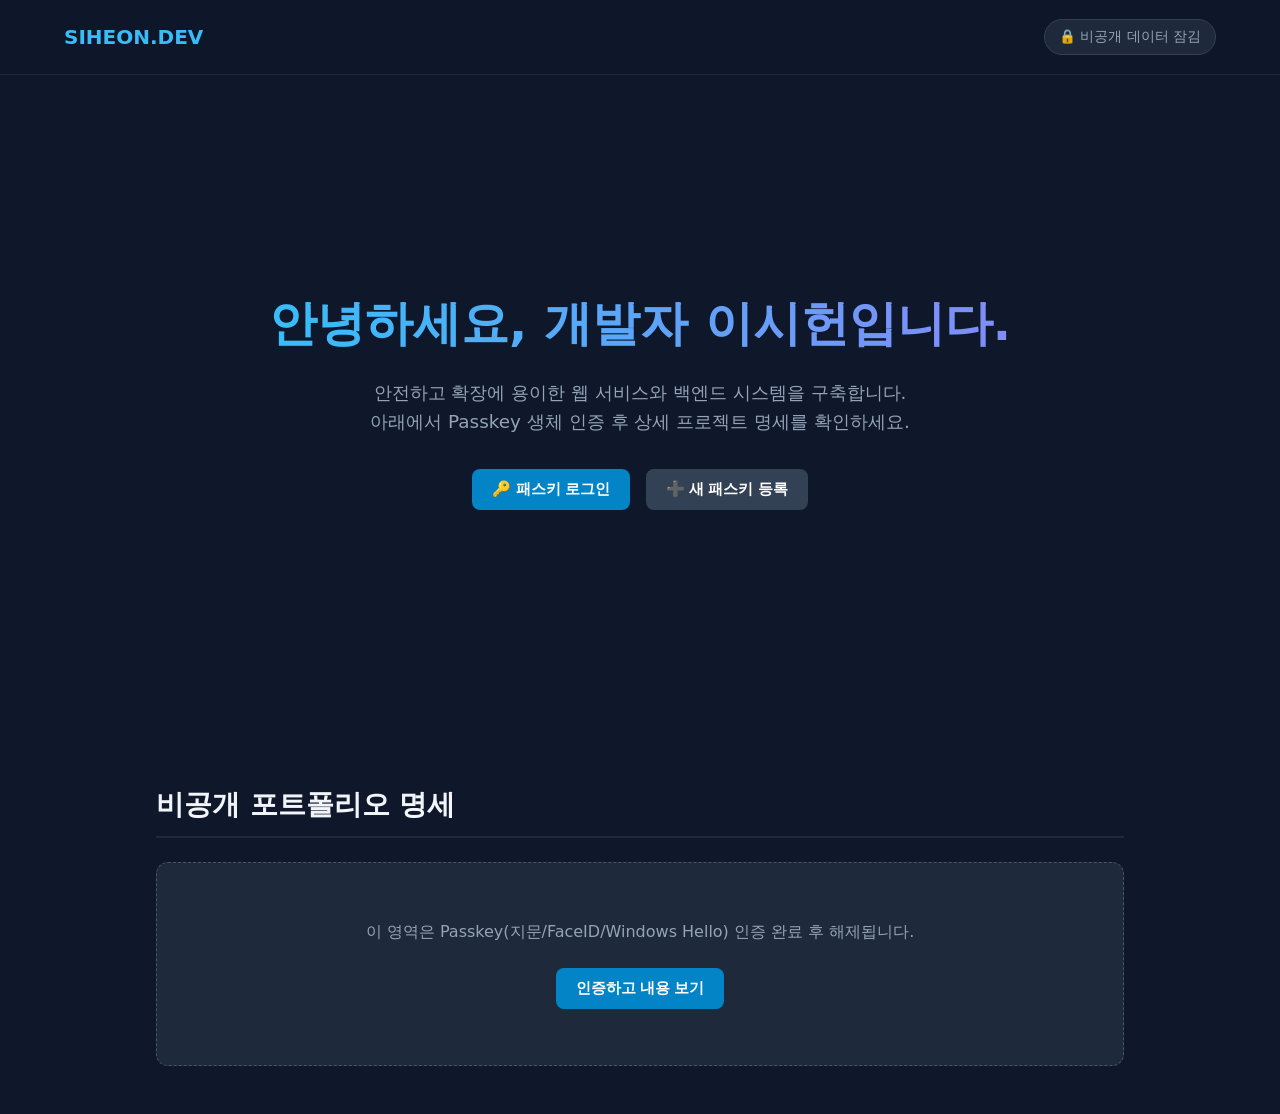
==== commit ff0c3d0a: "Add logout feature and persistent session check" ====
--- a/index.html
+++ b/index.html
@@ -3,38 +3,90 @@
 <head>
     <meta charset="UTF-8">
     <meta name="viewport" content="width=device-width, initial-scale=1.0">
-    <title>이시헌 포트폴리오</title>
+    <title>이시헌 | Portfolio</title>
     <style>
-        body { font-family: sans-serif; background: #121212; color: #fff; display: flex; justify-content: center; align-items: center; min-height: 100vh; margin: 0; }
-        .card { background: #1e1e1e; padding: 2rem; border-radius: 12px; width: 100%; max-width: 450px; text-align: center; box-shadow: 0 4px 20px rgba(0,0,0,0.5); }
-        h1 { margin-bottom: 0.5rem; }
-        p { color: #aaa; font-size: 0.9rem; }
-        .btn-group { display: flex; gap: 10px; justify-content: center; margin-top: 1.5rem; }
-        button { padding: 10px 16px; border: none; border-radius: 6px; font-weight: bold; cursor: pointer; transition: 0.2s; }
-        .btn-primary { background: #2563eb; color: white; }
-        .btn-secondary { background: #374151; color: white; }
-        .status { margin-top: 1rem; font-weight: bold; color: #f87171; }
-        .content-area { margin-top: 1.5rem; text-align: left; background: #2a2a2a; padding: 1rem; border-radius: 8px; display: none; }
-        .item { margin-bottom: 1rem; border-bottom: 1px solid #3d3d3d; padding-bottom: 0.5rem; }
-        .item:last-child { border-bottom: none; }
-        .item-title { font-weight: bold; color: #60a5fa; }
+        * { margin: 0; padding: 0; box-sizing: border-box; }
+        body { font-family: 'Pretendard', -apple-system, BlinkMacSystemFont, system-ui, Roboto, sans-serif; background-color: #0f172a; color: #f8fafc; line-height: 1.6; }
+        
+        /* Header & Navigation */
+        header { display: flex; justify-content: space-between; align-items: center; padding: 1.2rem 5%; background: rgba(15, 23, 42, 0.85); backdrop-filter: blur(10px); position: fixed; width: 100%; top: 0; z-index: 50; border-bottom: 1px solid #1e293b; }
+        .logo { font-size: 1.25rem; font-weight: 700; color: #38bdf8; }
+        
+        .header-actions { display: flex; align-items: center; gap: 1rem; }
+        .auth-status { font-size: 0.85rem; padding: 6px 14px; border-radius: 20px; background: #1e293b; color: #94a3b8; border: 1px solid #334155; }
+        .auth-status.active { background: #064e3b; color: #34d399; border-color: #059669; }
+
+        /* Hero Section */
+        .hero { min-height: 75vh; display: flex; flex-direction: column; justify-content: center; align-items: center; text-align: center; padding: 0 1rem; margin-top: 60px; }
+        .hero h1 { font-size: 3rem; font-weight: 800; margin-bottom: 1rem; background: linear-gradient(to right, #38bdf8, #818cf8); -webkit-background-clip: text; -webkit-text-fill-color: transparent; }
+        .hero p { font-size: 1.15rem; color: #94a3b8; max-width: 600px; margin-bottom: 2rem; }
+
+        /* Buttons */
+        .btn-group { display: flex; gap: 1rem; flex-wrap: wrap; justify-content: center; }
+        button { padding: 10px 20px; border-radius: 8px; font-weight: 600; cursor: pointer; border: none; transition: all 0.2s; font-size: 0.95rem; }
+        .btn-primary { background: #0284c7; color: white; }
+        .btn-primary:hover { background: #0369a1; }
+        .btn-secondary { background: #334155; color: white; }
+        .btn-secondary:hover { background: #475569; }
+        .btn-danger { background: #7f1d1d; color: #fca5a5; border: 1px solid #991b1b; }
+        .btn-danger:hover { background: #991b1b; color: #ffffff; }
+
+        /* Protected Content Section */
+        .container { max-width: 1000px; margin: 0 auto; padding: 3rem 1rem; }
+        .section-title { font-size: 1.75rem; font-weight: 700; margin-bottom: 1.5rem; border-bottom: 2px solid #1e293b; padding-bottom: 0.5rem; color: #f1f5f9; display: flex; justify-content: space-between; align-items: center; }
+        
+        .grid { display: grid; grid-template-columns: repeat(auto-fit, minmax(300px, 1fr)); gap: 1.5rem; }
+        .card { background: #1e293b; padding: 1.5rem; border-radius: 12px; border: 1px solid #334155; }
+        .card h3 { color: #38bdf8; margin-bottom: 0.5rem; }
+        .card p { color: #cbd5e1; font-size: 0.95rem; }
+
+        /* Lock Overlay */
+        .lock-overlay { text-align: center; padding: 3.5rem 1.5rem; background: #1e293b; border-radius: 12px; border: 1px dashed #475569; }
+        .lock-overlay p { margin-bottom: 1.5rem; color: #94a3b8; }
     </style>
 </head>
 <body>
 
-<div class="card">
-    <h1>🔒 이시헌 포트폴리오</h1>
-    <p>비공개 데이터 및 상세 포트폴리오 접근을 위해 Passkey 인증이 필요합니다.</p>
-    
-    <div id="status" class="status">상태: 인증 필요 (비로그인)</div>
-
-    <div class="btn-group">
-        <button class="btn-primary" onclick="loginPasskey()">🔑 패스키로 로그인</button>
-        <button class="btn-secondary" onclick="registerPasskey()">➕ 새 패스키 등록</button>
+    <header>
+        <div class="logo">SIHEON.DEV</div>
+        <div class="header-actions">
+            <span id="authStatus" class="auth-status">🔒 비공개 데이터 잠김</span>
+            <button id="headerLogoutBtn" class="btn-danger" style="display: none;" onclick="logoutPasskey()">로그아웃</button>
+        </div>
+    </header>
+
+    <section class="hero">
+        <h1>안녕하세요, 개발자 이시헌입니다.</h1>
+        <p>안전하고 확장에 용이한 웹 서비스와 백엔드 시스템을 구축합니다.<br>아래에서 Passkey 생체 인증 후 상세 프로젝트 명세를 확인하세요.</p>
+        
+        <!-- 인증 전 버튼 그룹 -->
+        <div class="btn-group" id="authBtns">
+            <button class="btn-primary" onclick="loginPasskey()">🔑 패스키 로그인</button>
+            <button class="btn-secondary" onclick="registerPasskey()">➕ 새 패스키 등록</button>
+        </div>
+
+        <!-- 인증 후 표시되는 버튼 그룹 -->
+        <div class="btn-group" id="loggedInBtns" style="display: none;">
+            <button class="btn-danger" onclick="logoutPasskey()">🔓 세션 종료 (로그아웃)</button>
+        </div>
+    </section>
+
+    <div class="container">
+        <div class="section-title">
+            <span>비공개 포트폴리오 명세</span>
+        </div>
+        
+        <!-- 인증 전 잠금 화면 -->
+        <div id="lockedView" class="lock-overlay">
+            <p>이 영역은 Passkey(지문/FaceID/Windows Hello) 인증 완료 후 해제됩니다.</p>
+            <button class="btn-primary" onclick="loginPasskey()">인증하고 내용 보기</button>
+        </div>
+
+        <!-- 인증 후 공개 영역 -->
+        <div id="unlockedView" class="grid" style="display: none;">
+            <!-- JS로 비공개 데이터가 삽입됩니다 -->
+        </div>
     </div>
-
-    <div id="content" class="content-area"></div>
-</div>
 
 <script>
     function bufferDecode(value) {
@@ -44,6 +96,25 @@
     function bufferEncode(value) {
         return btoa(String.fromCharCode(...new Uint8Array(value)))
             .replace(/\+/g, "-").replace(/\//g, "_").replace(/=/g, "");
+    }
+
+    // 페이지 로드 시 기존 세션 확인
+    window.addEventListener('DOMContentLoaded', () => {
+        checkAuthStatus();
+    });
+
+    async function checkAuthStatus() {
+        try {
+            const res = await fetch('/api/private-data');
+            if (res.ok) {
+                const data = await res.json();
+                renderLoggedInState(data.items);
+            } else {
+                renderLoggedOutState();
+            }
+        } catch (err) {
+            renderLoggedOutState();
+        }
     }
 
     async function registerPasskey() {
@@ -79,12 +150,12 @@
             const result = await completeRes.json();
             if (result.status === 'OK') {
                 alert('패스키 등록에 성공했습니다!');
-                loadPortfolio();
+                checkAuthStatus();
             } else {
                 alert('등록 완료 실패: ' + result.error);
             }
         } catch (err) {
-            alert('패스키 등록 중 오류: ' + err.message);
+            alert('패스키 등록 오류: ' + err.message);
         }
     }
 
@@ -94,7 +165,7 @@
             const options = await beginRes.json();
 
             if (!beginRes.ok) {
-                alert('로그인 초기화 실패: ' + (options.error || JSON.stringify(options)));
+                alert('로그인 실패: ' + (options.error || JSON.stringify(options)));
                 return;
             }
 
@@ -121,32 +192,62 @@
 
             const result = await completeRes.json();
             if (result.status === 'OK') {
-                alert('인증 성공!');
-                loadPortfolio();
+                checkAuthStatus();
             } else {
                 alert('로그인 실패: ' + result.error);
             }
         } catch (err) {
-            alert('로그인 중 오류: ' + err.message);
-        }
-    }
-
-    async function loadPortfolio() {
-        const res = await fetch('/api/private-data');
-        if (res.ok) {
-            const data = await res.json();
-            document.getElementById('status').innerText = '상태: 인증됨 (접근 완료)';
-            document.getElementById('status').style.color = '#4ade80';
-            
-            const contentDiv = document.getElementById('content');
-            contentDiv.style.display = 'block';
-            contentDiv.innerHTML = data.items.map(item => `
-                <div class="item">
-                    <div class="item-title">${item.title}</div>
-                    <div>${item.content}</div>
-                </div>
-            `).join('');
-        }
+            alert('인증 중 오류 발생: ' + err.message);
+        }
+    }
+
+    // 로그아웃 (서버 세션 해제 호출)
+    async function logoutPasskey() {
+        try {
+            await fetch('/api/logout', { method: 'POST' });
+        } catch (err) {
+            console.error(err);
+        } finally {
+            renderLoggedOutState();
+            alert('로그아웃 되었습니다.');
+        }
+    }
+
+    // 로그인 완료 시 UI 변경
+    function renderLoggedInState(items) {
+        const statusBadge = document.getElementById('authStatus');
+        statusBadge.innerText = '🔓 인증 완료';
+        statusBadge.classList.add('active');
+
+        document.getElementById('headerLogoutBtn').style.display = 'inline-block';
+        document.getElementById('authBtns').style.display = 'none';
+        document.getElementById('loggedInBtns').style.display = 'flex';
+
+        document.getElementById('lockedView').style.display = 'none';
+        const unlockedView = document.getElementById('unlockedView');
+        unlockedView.style.display = 'grid';
+
+        unlockedView.innerHTML = items.map(item => `
+            <div class="card">
+                <h3>${item.title}</h3>
+                <p>${item.content}</p>
+            </div>
+        `).join('');
+    }
+
+    // 로그아웃 상태 UI 변경
+    function renderLoggedOutState() {
+        const statusBadge = document.getElementById('authStatus');
+        statusBadge.innerText = '🔒 비공개 데이터 잠김';
+        statusBadge.classList.remove('active');
+
+        document.getElementById('headerLogoutBtn').style.display = 'none';
+        document.getElementById('authBtns').style.display = 'flex';
+        document.getElementById('loggedInBtns').style.display = 'none';
+
+        document.getElementById('lockedView').style.display = 'block';
+        document.getElementById('unlockedView').style.display = 'none';
+        document.getElementById('unlockedView').innerHTML = '';
     }
 </script>
 </body>
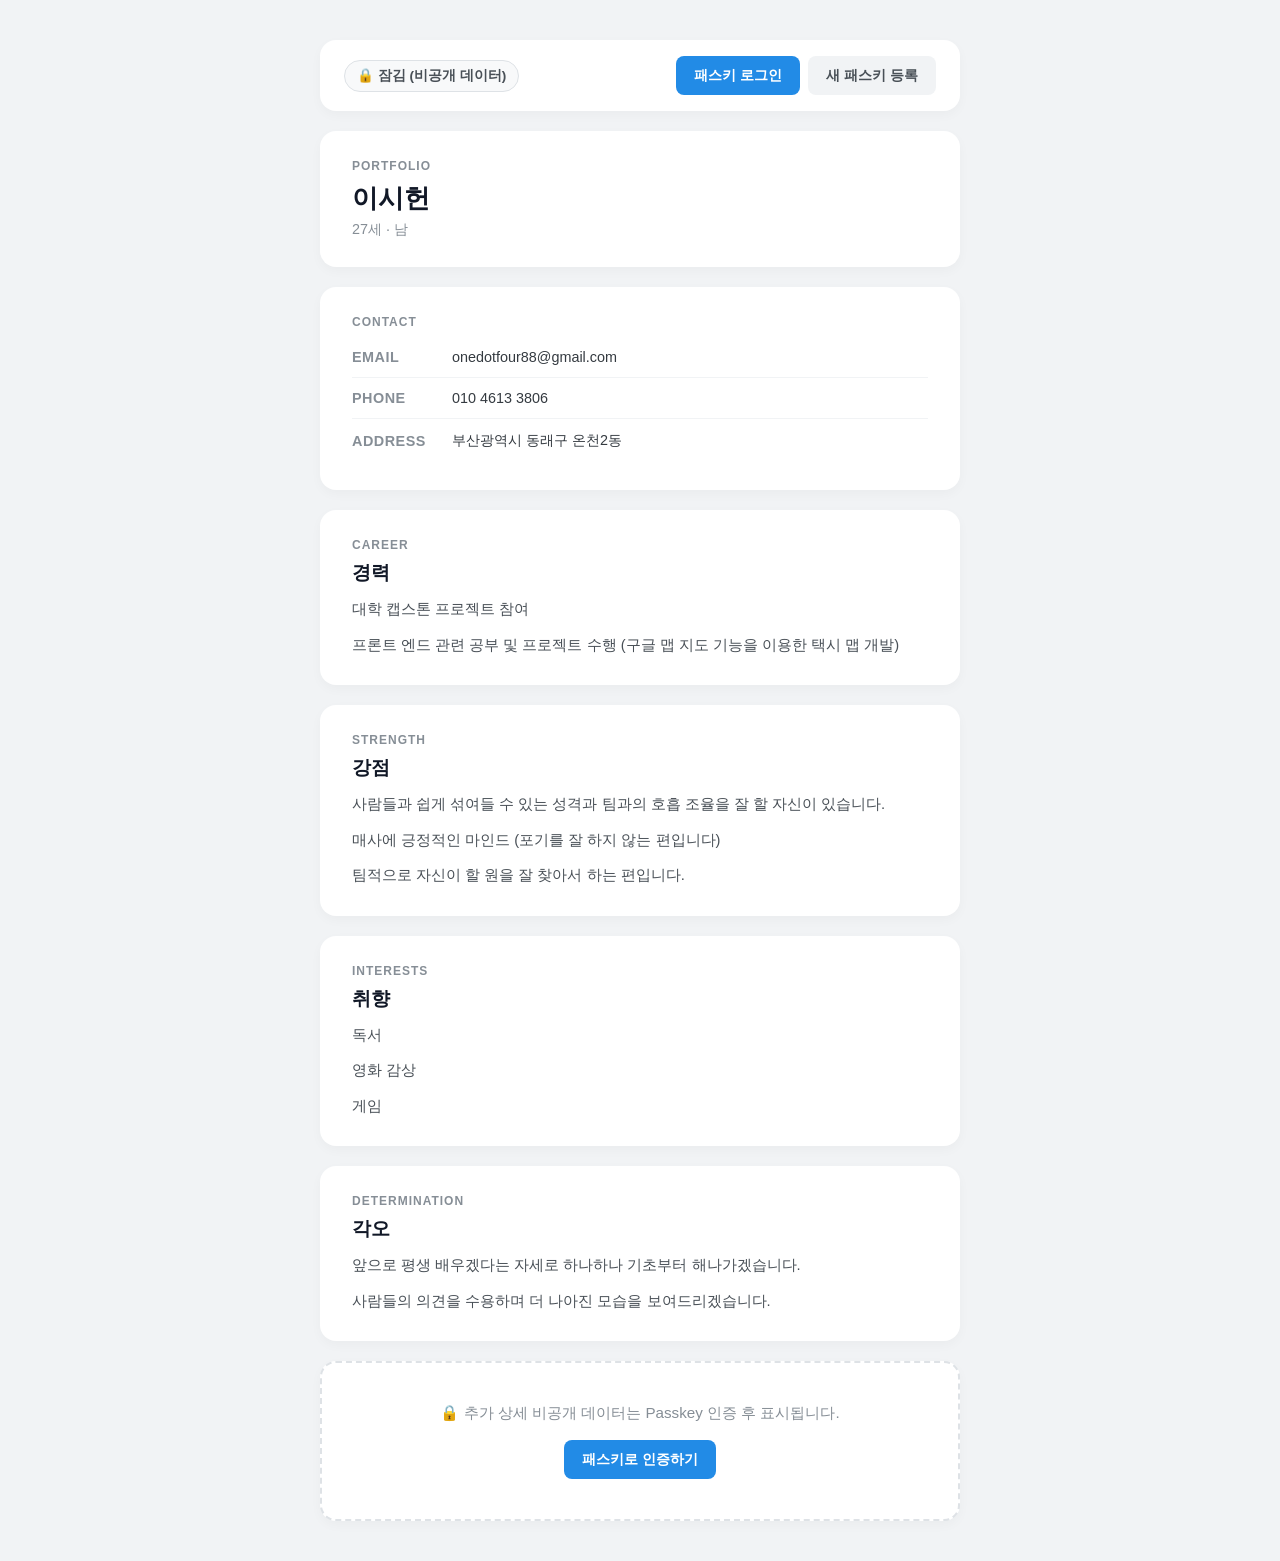
==== commit dd4d16e3: "Restore original portfolio card UI layout and sync Passkey logic" ====
--- a/index.html
+++ b/index.html
@@ -3,89 +3,264 @@
 <head>
     <meta charset="UTF-8">
     <meta name="viewport" content="width=device-width, initial-scale=1.0">
-    <title>이시헌 | Portfolio</title>
+    <title>이시헌 | PORTFOLIO</title>
     <style>
         * { margin: 0; padding: 0; box-sizing: border-box; }
-        body { font-family: 'Pretendard', -apple-system, BlinkMacSystemFont, system-ui, Roboto, sans-serif; background-color: #0f172a; color: #f8fafc; line-height: 1.6; }
-        
-        /* Header & Navigation */
-        header { display: flex; justify-content: space-between; align-items: center; padding: 1.2rem 5%; background: rgba(15, 23, 42, 0.85); backdrop-filter: blur(10px); position: fixed; width: 100%; top: 0; z-index: 50; border-bottom: 1px solid #1e293b; }
-        .logo { font-size: 1.25rem; font-weight: 700; color: #38bdf8; }
-        
-        .header-actions { display: flex; align-items: center; gap: 1rem; }
-        .auth-status { font-size: 0.85rem; padding: 6px 14px; border-radius: 20px; background: #1e293b; color: #94a3b8; border: 1px solid #334155; }
-        .auth-status.active { background: #064e3b; color: #34d399; border-color: #059669; }
-
-        /* Hero Section */
-        .hero { min-height: 75vh; display: flex; flex-direction: column; justify-content: center; align-items: center; text-align: center; padding: 0 1rem; margin-top: 60px; }
-        .hero h1 { font-size: 3rem; font-weight: 800; margin-bottom: 1rem; background: linear-gradient(to right, #38bdf8, #818cf8); -webkit-background-clip: text; -webkit-text-fill-color: transparent; }
-        .hero p { font-size: 1.15rem; color: #94a3b8; max-width: 600px; margin-bottom: 2rem; }
+        body { 
+            font-family: -apple-system, BlinkMacSystemFont, "Segoe UI", Roboto, "Helvetica Neue", Arial, sans-serif; 
+            background-color: #f1f3f5; 
+            color: #212529; 
+            padding: 40px 20px;
+            display: flex;
+            flex-direction: column;
+            align-items: center;
+        }
+
+        .container {
+            width: 100%;
+            max-width: 640px;
+            display: flex;
+            flex-direction: column;
+            gap: 20px;
+        }
+
+        /* Top Action Bar */
+        .top-bar {
+            display: flex;
+            justify-content: space-between;
+            align-items: center;
+            background: #ffffff;
+            padding: 16px 24px;
+            border-radius: 16px;
+            box-shadow: 0 4px 12px rgba(0, 0, 0, 0.03);
+        }
+
+        .auth-badge {
+            font-size: 0.85rem;
+            font-weight: 600;
+            padding: 6px 12px;
+            border-radius: 20px;
+            background: #f8f9fa;
+            color: #495057;
+            border: 1px solid #dee2e6;
+        }
+
+        .auth-badge.active {
+            background: #e6fcf5;
+            color: #0ca678;
+            border-color: #96f2d7;
+        }
+
+        /* Card Component */
+        .card {
+            background: #ffffff;
+            border-radius: 16px;
+            padding: 28px 32px;
+            box-shadow: 0 4px 12px rgba(0, 0, 0, 0.03);
+        }
+
+        .card-subtitle {
+            font-size: 0.75rem;
+            font-weight: 700;
+            letter-spacing: 1px;
+            color: #868e96;
+            text-transform: uppercase;
+            margin-bottom: 8px;
+        }
+
+        .card-title {
+            font-size: 1.6rem;
+            font-weight: 800;
+            color: #111827;
+            margin-bottom: 4px;
+        }
+
+        .card-desc {
+            font-size: 0.9rem;
+            color: #868e96;
+        }
+
+        /* Table inside Contact Card */
+        .contact-table {
+            width: 100%;
+            border-collapse: collapse;
+            margin-top: 8px;
+        }
+
+        .contact-table td {
+            padding: 12px 0;
+            font-size: 0.9rem;
+            border-bottom: 1px solid #f1f3f5;
+        }
+
+        .contact-table tr:last-child td {
+            border-bottom: none;
+        }
+
+        .contact-label {
+            width: 100px;
+            font-weight: 600;
+            color: #868e96;
+            font-size: 0.75rem;
+            letter-spacing: 0.5px;
+            text-transform: uppercase;
+        }
+
+        .contact-val {
+            color: #343a40;
+            font-weight: 500;
+        }
+
+        /* Content Text */
+        .content-list {
+            display: flex;
+            flex-direction: column;
+            gap: 12px;
+            margin-top: 8px;
+        }
+
+        .content-item {
+            font-size: 0.92rem;
+            color: #495057;
+            line-height: 1.6;
+        }
 
         /* Buttons */
-        .btn-group { display: flex; gap: 1rem; flex-wrap: wrap; justify-content: center; }
-        button { padding: 10px 20px; border-radius: 8px; font-weight: 600; cursor: pointer; border: none; transition: all 0.2s; font-size: 0.95rem; }
-        .btn-primary { background: #0284c7; color: white; }
-        .btn-primary:hover { background: #0369a1; }
-        .btn-secondary { background: #334155; color: white; }
-        .btn-secondary:hover { background: #475569; }
-        .btn-danger { background: #7f1d1d; color: #fca5a5; border: 1px solid #991b1b; }
-        .btn-danger:hover { background: #991b1b; color: #ffffff; }
-
-        /* Protected Content Section */
-        .container { max-width: 1000px; margin: 0 auto; padding: 3rem 1rem; }
-        .section-title { font-size: 1.75rem; font-weight: 700; margin-bottom: 1.5rem; border-bottom: 2px solid #1e293b; padding-bottom: 0.5rem; color: #f1f5f9; display: flex; justify-content: space-between; align-items: center; }
-        
-        .grid { display: grid; grid-template-columns: repeat(auto-fit, minmax(300px, 1fr)); gap: 1.5rem; }
-        .card { background: #1e293b; padding: 1.5rem; border-radius: 12px; border: 1px solid #334155; }
-        .card h3 { color: #38bdf8; margin-bottom: 0.5rem; }
-        .card p { color: #cbd5e1; font-size: 0.95rem; }
-
-        /* Lock Overlay */
-        .lock-overlay { text-align: center; padding: 3.5rem 1.5rem; background: #1e293b; border-radius: 12px; border: 1px dashed #475569; }
-        .lock-overlay p { margin-bottom: 1.5rem; color: #94a3b8; }
+        .btn-group {
+            display: flex;
+            gap: 10px;
+        }
+
+        button {
+            padding: 10px 18px;
+            border-radius: 8px;
+            font-size: 0.9rem;
+            font-weight: 600;
+            cursor: pointer;
+            border: none;
+            transition: all 0.2s;
+        }
+
+        .btn-primary { background: #228be6; color: white; }
+        .btn-primary:hover { background: #1c7ed6; }
+        .btn-secondary { background: #f1f3f5; color: #495057; }
+        .btn-secondary:hover { background: #e9ecef; }
+        .btn-danger { background: #fa5252; color: white; }
+        .btn-danger:hover { background: #e03131; }
+
+        /* Lock Overlay Card */
+        .lock-card {
+            text-align: center;
+            padding: 40px 20px;
+            background: #ffffff;
+            border-radius: 16px;
+            box-shadow: 0 4px 12px rgba(0, 0, 0, 0.03);
+            border: 2px dashed #dee2e6;
+        }
+
+        .lock-card p {
+            color: #868e96;
+            font-size: 0.95rem;
+            margin-bottom: 16px;
+        }
     </style>
 </head>
 <body>
 
-    <header>
-        <div class="logo">SIHEON.DEV</div>
-        <div class="header-actions">
-            <span id="authStatus" class="auth-status">🔒 비공개 데이터 잠김</span>
-            <button id="headerLogoutBtn" class="btn-danger" style="display: none;" onclick="logoutPasskey()">로그아웃</button>
-        </div>
-    </header>
-
-    <section class="hero">
-        <h1>안녕하세요, 개발자 이시헌입니다.</h1>
-        <p>안전하고 확장에 용이한 웹 서비스와 백엔드 시스템을 구축합니다.<br>아래에서 Passkey 생체 인증 후 상세 프로젝트 명세를 확인하세요.</p>
+    <div class="container">
         
-        <!-- 인증 전 버튼 그룹 -->
-        <div class="btn-group" id="authBtns">
-            <button class="btn-primary" onclick="loginPasskey()">🔑 패스키 로그인</button>
-            <button class="btn-secondary" onclick="registerPasskey()">➕ 새 패스키 등록</button>
-        </div>
-
-        <!-- 인증 후 표시되는 버튼 그룹 -->
-        <div class="btn-group" id="loggedInBtns" style="display: none;">
-            <button class="btn-danger" onclick="logoutPasskey()">🔓 세션 종료 (로그아웃)</button>
-        </div>
-    </section>
-
-    <div class="container">
-        <div class="section-title">
-            <span>비공개 포트폴리오 명세</span>
-        </div>
-        
-        <!-- 인증 전 잠금 화면 -->
-        <div id="lockedView" class="lock-overlay">
-            <p>이 영역은 Passkey(지문/FaceID/Windows Hello) 인증 완료 후 해제됩니다.</p>
-            <button class="btn-primary" onclick="loginPasskey()">인증하고 내용 보기</button>
-        </div>
-
-        <!-- 인증 후 공개 영역 -->
-        <div id="unlockedView" class="grid" style="display: none;">
-            <!-- JS로 비공개 데이터가 삽입됩니다 -->
-        </div>
+        <!-- Top Auth Bar -->
+        <div class="top-bar">
+            <span id="authStatus" class="auth-badge">🔒 잠김 (비공개 데이터)</span>
+            <div class="btn-group">
+                <div id="unauthBtns" style="display: flex; gap: 8px;">
+                    <button class="btn-primary" onclick="loginPasskey()">패스키 로그인</button>
+                    <button class="btn-secondary" onclick="registerPasskey()">새 패스키 등록</button>
+                </div>
+                <button id="logoutBtn" class="btn-danger" style="display: none;" onclick="logoutPasskey()">로그아웃</button>
+            </div>
+        </div>
+
+        <!-- Header Card -->
+        <div class="card">
+            <div class="card-subtitle">PORTFOLIO</div>
+            <div class="card-title">이시헌</div>
+            <div class="card-desc">27세 · 남</div>
+        </div>
+
+        <!-- Contact Card -->
+        <div class="card">
+            <div class="card-subtitle">CONTACT</div>
+            <table class="contact-table">
+                <tr>
+                    <td class="contact-label">EMAIL</td>
+                    <td class="contact-val">onedotfour88@gmail.com</td>
+                </tr>
+                <tr>
+                    <td class="contact-label">PHONE</td>
+                    <td class="contact-val">010 4613 3806</td>
+                </tr>
+                <tr>
+                    <td class="contact-label">ADDRESS</td>
+                    <td class="contact-val">부산광역시 동래구 온천2동</td>
+                </tr>
+            </table>
+        </div>
+
+        <!-- Career Card -->
+        <div class="card">
+            <div class="card-subtitle">CAREER</div>
+            <div class="card-title" style="font-size: 1.2rem; margin-top: 4px;">경력</div>
+            <div class="content-list" style="margin-top: 12px;">
+                <div class="content-item">대학 캡스톤 프로젝트 참여</div>
+                <div class="content-item">프론트 엔드 관련 공부 및 프로젝트 수행 (구글 맵 지도 기능을 이용한 택시 맵 개발)</div>
+            </div>
+        </div>
+
+        <!-- Strength Card -->
+        <div class="card">
+            <div class="card-subtitle">STRENGTH</div>
+            <div class="card-title" style="font-size: 1.2rem; margin-top: 4px;">강점</div>
+            <div class="content-list" style="margin-top: 12px;">
+                <div class="content-item">사람들과 쉽게 섞여들 수 있는 성격과 팀과의 호흡 조율을 잘 할 자신이 있습니다.</div>
+                <div class="content-item">매사에 긍정적인 마인드 (포기를 잘 하지 않는 편입니다)</div>
+                <div class="content-item">팀적으로 자신이 할 원을 잘 찾아서 하는 편입니다.</div>
+            </div>
+        </div>
+
+        <!-- Interests Card -->
+        <div class="card">
+            <div class="card-subtitle">INTERESTS</div>
+            <div class="card-title" style="font-size: 1.2rem; margin-top: 4px;">취향</div>
+            <div class="content-list" style="margin-top: 12px;">
+                <div class="content-item">독서</div>
+                <div class="content-item">영화 감상</div>
+                <div class="content-item">게임</div>
+            </div>
+        </div>
+
+        <!-- Determination Card -->
+        <div class="card">
+            <div class="card-subtitle">DETERMINATION</div>
+            <div class="card-title" style="font-size: 1.2rem; margin-top: 4px;">각오</div>
+            <div class="content-list" style="margin-top: 12px;">
+                <div class="content-item">앞으로 평생 배우겠다는 자세로 하나하나 기초부터 해나가겠습니다.</div>
+                <div class="content-item">사람들의 의견을 수용하며 더 나아진 모습을 보여드리겠습니다.</div>
+            </div>
+        </div>
+
+        <!-- Passkey Protected Private Section -->
+        <div id="lockedView" class="lock-card">
+            <p>🔒 추가 상세 비공개 데이터는 Passkey 인증 후 표시됩니다.</p>
+            <button class="btn-primary" onclick="loginPasskey()">패스키로 인증하기</button>
+        </div>
+
+        <div id="unlockedView" style="display: none;" class="card">
+            <div class="card-subtitle">PRIVATE DATA</div>
+            <div class="card-title" style="font-size: 1.2rem; margin-top: 4px;">비공개 세부 명세</div>
+            <div id="privateContent" class="content-list" style="margin-top: 12px;"></div>
+        </div>
+
     </div>
 
 <script>
@@ -98,7 +273,6 @@
             .replace(/\+/g, "-").replace(/\//g, "_").replace(/=/g, "");
     }
 
-    // 페이지 로드 시 기존 세션 확인
     window.addEventListener('DOMContentLoaded', () => {
         checkAuthStatus();
     });
@@ -201,7 +375,6 @@
         }
     }
 
-    // 로그아웃 (서버 세션 해제 호출)
     async function logoutPasskey() {
         try {
             await fetch('/api/logout', { method: 'POST' });
@@ -213,41 +386,36 @@
         }
     }
 
-    // 로그인 완료 시 UI 변경
     function renderLoggedInState(items) {
-        const statusBadge = document.getElementById('authStatus');
-        statusBadge.innerText = '🔓 인증 완료';
-        statusBadge.classList.add('active');
-
-        document.getElementById('headerLogoutBtn').style.display = 'inline-block';
-        document.getElementById('authBtns').style.display = 'none';
-        document.getElementById('loggedInBtns').style.display = 'flex';
+        const badge = document.getElementById('authStatus');
+        badge.innerText = '🔓 인증됨';
+        badge.classList.add('active');
+
+        document.getElementById('unauthBtns').style.display = 'none';
+        document.getElementById('logoutBtn').style.display = 'inline-block';
 
         document.getElementById('lockedView').style.display = 'none';
         const unlockedView = document.getElementById('unlockedView');
-        unlockedView.style.display = 'grid';
-
-        unlockedView.innerHTML = items.map(item => `
-            <div class="card">
-                <h3>${item.title}</h3>
-                <p>${item.content}</p>
+        unlockedView.style.display = 'block';
+
+        const privateContent = document.getElementById('privateContent');
+        privateContent.innerHTML = items.map(item => `
+            <div class="content-item">
+                <strong>• ${item.title}:</strong> ${item.content}
             </div>
         `).join('');
     }
 
-    // 로그아웃 상태 UI 변경
     function renderLoggedOutState() {
-        const statusBadge = document.getElementById('authStatus');
-        statusBadge.innerText = '🔒 비공개 데이터 잠김';
-        statusBadge.classList.remove('active');
-
-        document.getElementById('headerLogoutBtn').style.display = 'none';
-        document.getElementById('authBtns').style.display = 'flex';
-        document.getElementById('loggedInBtns').style.display = 'none';
+        const badge = document.getElementById('authStatus');
+        badge.innerText = '🔒 잠김 (비공개 데이터)';
+        badge.classList.remove('active');
+
+        document.getElementById('unauthBtns').style.display = 'flex';
+        document.getElementById('logoutBtn').style.display = 'none';
 
         document.getElementById('lockedView').style.display = 'block';
         document.getElementById('unlockedView').style.display = 'none';
-        document.getElementById('unlockedView').innerHTML = '';
     }
 </script>
 </body>
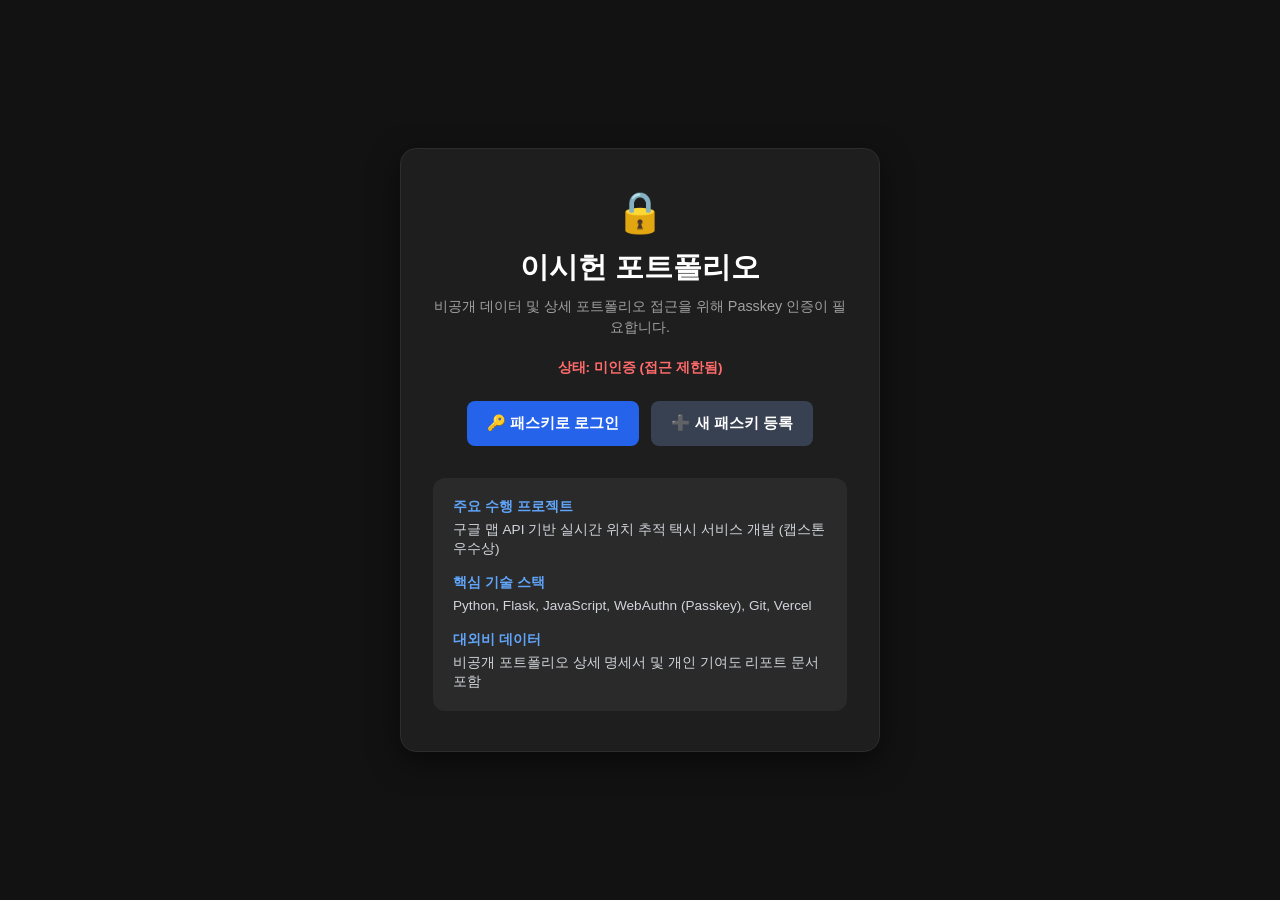
==== commit c97b9738: "Restore original portfolio card UI layout and sync Passkey logic" ====
--- a/index.html
+++ b/index.html
@@ -8,15 +8,48 @@
         * { margin: 0; padding: 0; box-sizing: border-box; }
         body { 
             font-family: -apple-system, BlinkMacSystemFont, "Segoe UI", Roboto, "Helvetica Neue", Arial, sans-serif; 
-            background-color: #f1f3f5; 
+            background-color: #121212; 
             color: #212529; 
             padding: 40px 20px;
             display: flex;
             flex-direction: column;
             align-items: center;
-        }
-
-        .container {
+            min-height: 100vh;
+            justify-content: center;
+        }
+
+        /* 1. 비로그인 시 표시되는 로그인 전용 모달 */
+        #loginScreen {
+            width: 100%;
+            max-width: 480px;
+            background: #1e1e1e;
+            border: 1px solid #2d2d2d;
+            border-radius: 16px;
+            padding: 40px 32px;
+            text-align: center;
+            box-shadow: 0 10px 30px rgba(0,0,0,0.5);
+            color: #ffffff;
+        }
+
+        .lock-icon { font-size: 2.5rem; margin-bottom: 12px; }
+        .login-title { font-size: 1.8rem; font-weight: 800; margin-bottom: 8px; }
+        .login-desc { font-size: 0.9rem; color: #a0a0a0; line-height: 1.5; margin-bottom: 20px; }
+        .login-status { font-size: 0.85rem; color: #ff6b6b; margin-bottom: 24px; font-weight: 600; }
+        
+        .login-btn-group { display: flex; gap: 12px; justify-content: center; margin-bottom: 32px; }
+        .btn-passkey { background: #2563eb; color: white; padding: 12px 20px; border-radius: 8px; font-weight: 600; border: none; cursor: pointer; font-size: 0.95rem; }
+        .btn-passkey:hover { background: #1d4ed8; }
+        .btn-reg { background: #374151; color: white; padding: 12px 20px; border-radius: 8px; font-weight: 600; border: none; cursor: pointer; font-size: 0.95rem; }
+        .btn-reg:hover { background: #4b5563; }
+
+        .info-box { background: #2a2a2a; border-radius: 12px; padding: 20px; text-align: left; }
+        .info-section { margin-bottom: 16px; }
+        .info-section:last-child { margin-bottom: 0; }
+        .info-label { font-size: 0.85rem; color: #60a5fa; font-weight: 700; margin-bottom: 4px; }
+        .info-val { font-size: 0.85rem; color: #d1d5db; line-height: 1.4; }
+
+        /* 2. 로그인 완료 시 표시되는 전체 포트폴리오 컨테이너 */
+        #portfolioScreen {
             width: 100%;
             max-width: 640px;
             display: flex;
@@ -24,7 +57,6 @@
             gap: 20px;
         }
 
-        /* Top Action Bar */
         .top-bar {
             display: flex;
             justify-content: space-between;
@@ -40,18 +72,11 @@
             font-weight: 600;
             padding: 6px 12px;
             border-radius: 20px;
-            background: #f8f9fa;
-            color: #495057;
-            border: 1px solid #dee2e6;
-        }
-
-        .auth-badge.active {
             background: #e6fcf5;
             color: #0ca678;
-            border-color: #96f2d7;
-        }
-
-        /* Card Component */
+            border: 1px solid #96f2d7;
+        }
+
         .card {
             background: #ffffff;
             border-radius: 16px;
@@ -75,120 +100,65 @@
             margin-bottom: 4px;
         }
 
-        .card-desc {
-            font-size: 0.9rem;
-            color: #868e96;
-        }
-
-        /* Table inside Contact Card */
-        .contact-table {
-            width: 100%;
-            border-collapse: collapse;
-            margin-top: 8px;
-        }
-
-        .contact-table td {
-            padding: 12px 0;
-            font-size: 0.9rem;
-            border-bottom: 1px solid #f1f3f5;
-        }
-
-        .contact-table tr:last-child td {
-            border-bottom: none;
-        }
-
-        .contact-label {
-            width: 100px;
-            font-weight: 600;
-            color: #868e96;
-            font-size: 0.75rem;
-            letter-spacing: 0.5px;
-            text-transform: uppercase;
-        }
-
-        .contact-val {
-            color: #343a40;
-            font-weight: 500;
-        }
-
-        /* Content Text */
-        .content-list {
-            display: flex;
-            flex-direction: column;
-            gap: 12px;
-            margin-top: 8px;
-        }
-
-        .content-item {
-            font-size: 0.92rem;
-            color: #495057;
-            line-height: 1.6;
-        }
-
-        /* Buttons */
-        .btn-group {
-            display: flex;
-            gap: 10px;
-        }
-
-        button {
-            padding: 10px 18px;
-            border-radius: 8px;
-            font-size: 0.9rem;
-            font-weight: 600;
-            cursor: pointer;
-            border: none;
-            transition: all 0.2s;
-        }
-
-        .btn-primary { background: #228be6; color: white; }
-        .btn-primary:hover { background: #1c7ed6; }
-        .btn-secondary { background: #f1f3f5; color: #495057; }
-        .btn-secondary:hover { background: #e9ecef; }
-        .btn-danger { background: #fa5252; color: white; }
+        .card-desc { font-size: 0.9rem; color: #868e96; }
+
+        .contact-table { width: 100%; border-collapse: collapse; margin-top: 8px; }
+        .contact-table td { padding: 12px 0; font-size: 0.9rem; border-bottom: 1px solid #f1f3f5; }
+        .contact-table tr:last-child td { border-bottom: none; }
+        .contact-label { width: 100px; font-weight: 600; color: #868e96; font-size: 0.75rem; letter-spacing: 0.5px; text-transform: uppercase; }
+        .contact-val { color: #343a40; font-weight: 500; }
+
+        .content-list { display: flex; flex-direction: column; gap: 12px; margin-top: 8px; }
+        .content-item { font-size: 0.92rem; color: #495057; line-height: 1.6; }
+
+        .btn-danger { background: #fa5252; color: white; padding: 8px 16px; border-radius: 8px; font-size: 0.85rem; font-weight: 600; cursor: pointer; border: none; }
         .btn-danger:hover { background: #e03131; }
-
-        /* Lock Overlay Card */
-        .lock-card {
-            text-align: center;
-            padding: 40px 20px;
-            background: #ffffff;
-            border-radius: 16px;
-            box-shadow: 0 4px 12px rgba(0, 0, 0, 0.03);
-            border: 2px dashed #dee2e6;
-        }
-
-        .lock-card p {
-            color: #868e96;
-            font-size: 0.95rem;
-            margin-bottom: 16px;
-        }
     </style>
 </head>
 <body>
 
-    <div class="container">
+    <!-- [화면 1] 비로그인 상태일 때 나타나는 패스키 인증 모달 -->
+    <div id="loginScreen">
+        <div class="lock-icon">🔒</div>
+        <div class="login-title">이시헌 포트폴리오</div>
+        <p class="login-desc">비공개 데이터 및 상세 포트폴리오 접근을 위해 Passkey 인증이 필요합니다.</p>
+        <div id="loginStatusText" class="login-status">상태: 미인증 (접근 제한됨)</div>
+
+        <div class="login-btn-group">
+            <button class="btn-passkey" onclick="loginPasskey()">🔑 패스키로 로그인</button>
+            <button class="btn-reg" onclick="registerPasskey()">➕ 새 패스키 등록</button>
+        </div>
+
+        <div class="info-box">
+            <div class="info-section">
+                <div class="info-label">주요 수행 프로젝트</div>
+                <div class="info-val">구글 맵 API 기반 실시간 위치 추적 택시 서비스 개발 (캡스톤 우수상)</div>
+            </div>
+            <div class="info-section">
+                <div class="info-label">핵심 기술 스택</div>
+                <div class="info-val">Python, Flask, JavaScript, WebAuthn (Passkey), Git, Vercel</div>
+            </div>
+            <div class="info-section">
+                <div class="info-label">대외비 데이터</div>
+                <div class="info-val">비공개 포트폴리오 상세 명세서 및 개인 기여도 리포트 문서 포함</div>
+            </div>
+        </div>
+    </div>
+
+    <!-- [화면 2] 인증 완료 후 나타나는 전체 포트폴리오 화면 -->
+    <div id="portfolioScreen" style="display: none;">
         
-        <!-- Top Auth Bar -->
         <div class="top-bar">
-            <span id="authStatus" class="auth-badge">🔒 잠김 (비공개 데이터)</span>
-            <div class="btn-group">
-                <div id="unauthBtns" style="display: flex; gap: 8px;">
-                    <button class="btn-primary" onclick="loginPasskey()">패스키 로그인</button>
-                    <button class="btn-secondary" onclick="registerPasskey()">새 패스키 등록</button>
-                </div>
-                <button id="logoutBtn" class="btn-danger" style="display: none;" onclick="logoutPasskey()">로그아웃</button>
-            </div>
-        </div>
-
-        <!-- Header Card -->
+            <span class="auth-badge">🔓 인증됨 (접근 완료)</span>
+            <button class="btn-danger" onclick="logoutPasskey()">로그아웃</button>
+        </div>
+
         <div class="card">
             <div class="card-subtitle">PORTFOLIO</div>
             <div class="card-title">이시헌</div>
             <div class="card-desc">27세 · 남</div>
         </div>
 
-        <!-- Contact Card -->
         <div class="card">
             <div class="card-subtitle">CONTACT</div>
             <table class="contact-table">
@@ -207,7 +177,6 @@
             </table>
         </div>
 
-        <!-- Career Card -->
         <div class="card">
             <div class="card-subtitle">CAREER</div>
             <div class="card-title" style="font-size: 1.2rem; margin-top: 4px;">경력</div>
@@ -217,7 +186,6 @@
             </div>
         </div>
 
-        <!-- Strength Card -->
         <div class="card">
             <div class="card-subtitle">STRENGTH</div>
             <div class="card-title" style="font-size: 1.2rem; margin-top: 4px;">강점</div>
@@ -228,7 +196,6 @@
             </div>
         </div>
 
-        <!-- Interests Card -->
         <div class="card">
             <div class="card-subtitle">INTERESTS</div>
             <div class="card-title" style="font-size: 1.2rem; margin-top: 4px;">취향</div>
@@ -239,7 +206,6 @@
             </div>
         </div>
 
-        <!-- Determination Card -->
         <div class="card">
             <div class="card-subtitle">DETERMINATION</div>
             <div class="card-title" style="font-size: 1.2rem; margin-top: 4px;">각오</div>
@@ -249,18 +215,6 @@
             </div>
         </div>
 
-        <!-- Passkey Protected Private Section -->
-        <div id="lockedView" class="lock-card">
-            <p>🔒 추가 상세 비공개 데이터는 Passkey 인증 후 표시됩니다.</p>
-            <button class="btn-primary" onclick="loginPasskey()">패스키로 인증하기</button>
-        </div>
-
-        <div id="unlockedView" style="display: none;" class="card">
-            <div class="card-subtitle">PRIVATE DATA</div>
-            <div class="card-title" style="font-size: 1.2rem; margin-top: 4px;">비공개 세부 명세</div>
-            <div id="privateContent" class="content-list" style="margin-top: 12px;"></div>
-        </div>
-
     </div>
 
 <script>
@@ -281,8 +235,7 @@
         try {
             const res = await fetch('/api/private-data');
             if (res.ok) {
-                const data = await res.json();
-                renderLoggedInState(data.items);
+                renderLoggedInState();
             } else {
                 renderLoggedOutState();
             }
@@ -323,7 +276,7 @@
 
             const result = await completeRes.json();
             if (result.status === 'OK') {
-                alert('패스키 등록에 성공했습니다!');
+                alert('패스키 등록 성공! 포트폴리오로 진입합니다.');
                 checkAuthStatus();
             } else {
                 alert('등록 완료 실패: ' + result.error);
@@ -382,40 +335,20 @@
             console.error(err);
         } finally {
             renderLoggedOutState();
-            alert('로그아웃 되었습니다.');
-        }
-    }
-
-    function renderLoggedInState(items) {
-        const badge = document.getElementById('authStatus');
-        badge.innerText = '🔓 인증됨';
-        badge.classList.add('active');
-
-        document.getElementById('unauthBtns').style.display = 'none';
-        document.getElementById('logoutBtn').style.display = 'inline-block';
-
-        document.getElementById('lockedView').style.display = 'none';
-        const unlockedView = document.getElementById('unlockedView');
-        unlockedView.style.display = 'block';
-
-        const privateContent = document.getElementById('privateContent');
-        privateContent.innerHTML = items.map(item => `
-            <div class="content-item">
-                <strong>• ${item.title}:</strong> ${item.content}
-            </div>
-        `).join('');
+            alert('로그아웃되었습니다.');
+        }
+    }
+
+    function renderLoggedInState() {
+        document.body.style.backgroundColor = '#f1f3f5';
+        document.getElementById('loginScreen').style.display = 'none';
+        document.getElementById('portfolioScreen').style.display = 'flex';
     }
 
     function renderLoggedOutState() {
-        const badge = document.getElementById('authStatus');
-        badge.innerText = '🔒 잠김 (비공개 데이터)';
-        badge.classList.remove('active');
-
-        document.getElementById('unauthBtns').style.display = 'flex';
-        document.getElementById('logoutBtn').style.display = 'none';
-
-        document.getElementById('lockedView').style.display = 'block';
-        document.getElementById('unlockedView').style.display = 'none';
+        document.body.style.backgroundColor = '#121212';
+        document.getElementById('loginScreen').style.display = 'block';
+        document.getElementById('portfolioScreen').style.display = 'none';
     }
 </script>
 </body>
